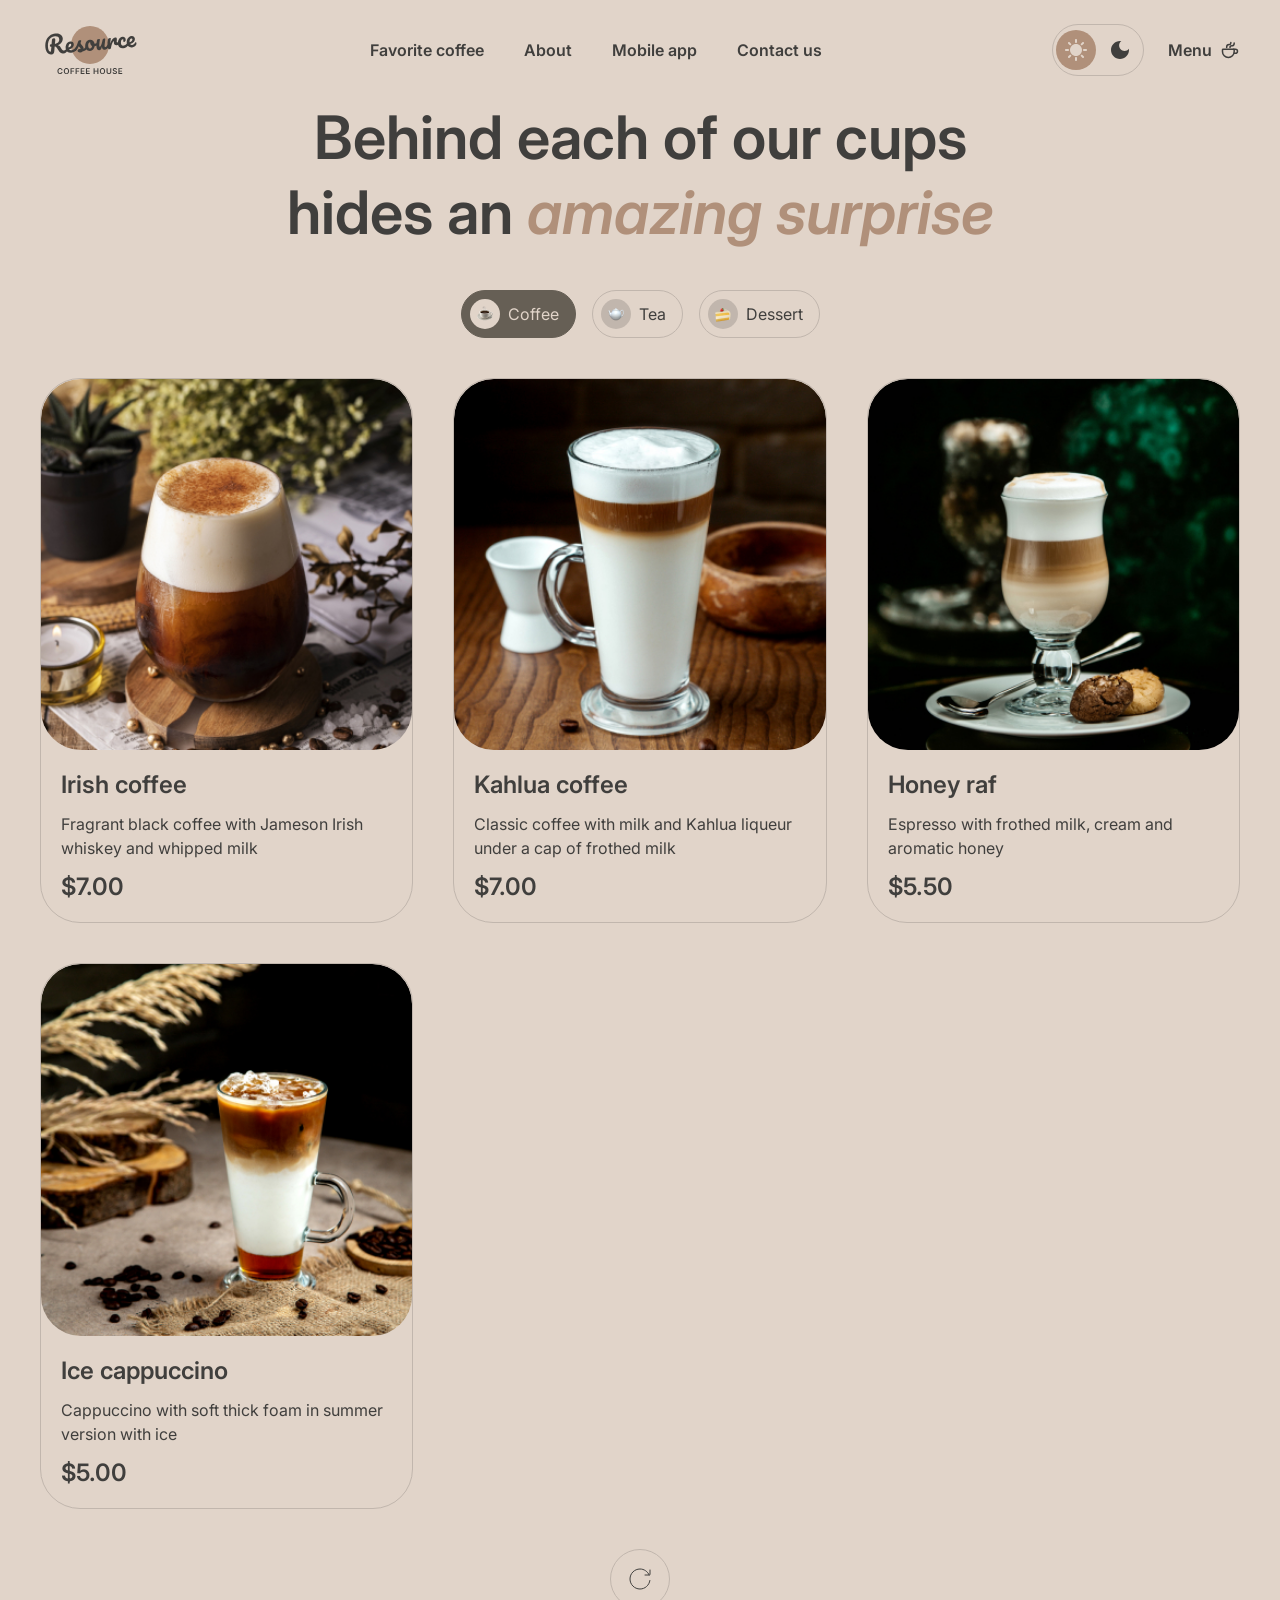
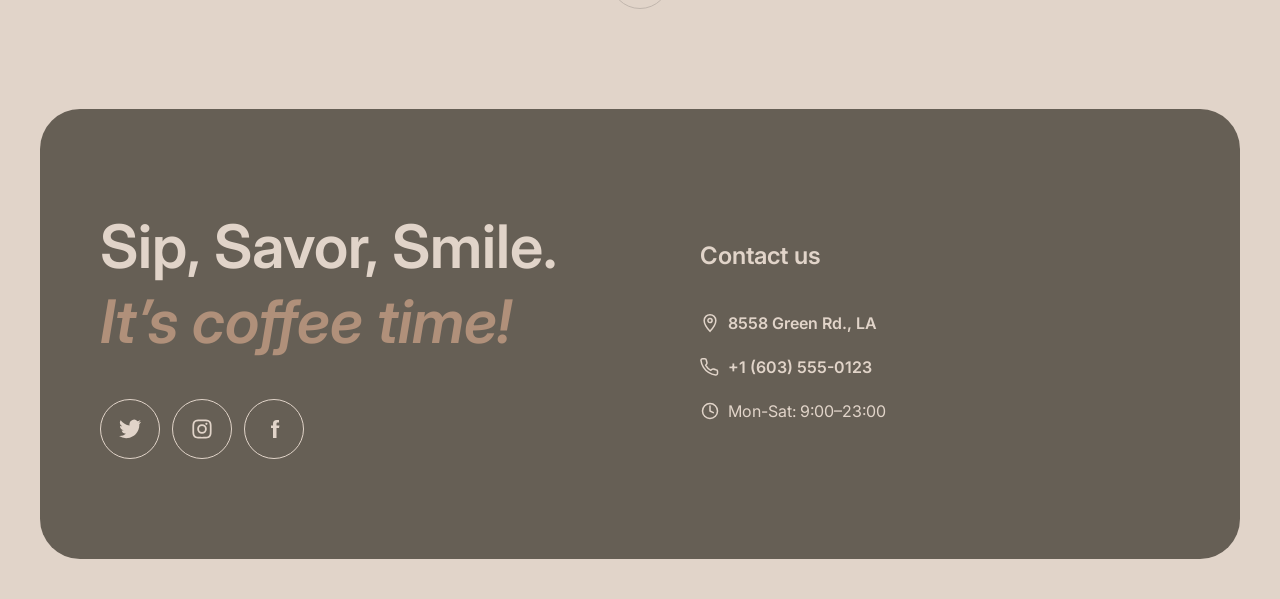
==== catalog-coffe.html @ b2ec907f "feat: implement mobile menu functionality with burger icon toggle and responsive styles across catal" ====
<!DOCTYPE html>
<html lang="en">
  <head>
    <meta charset="UTF-8">
    <meta name="viewport" content="width=device-width, initial-scale=1.0">
    <title>Coffee Menu | Resource Coffee</title>
    <link rel="icon" href="favicon.ico" type="image/x-icon">
    <link rel="preconnect" href="https://fonts.googleapis.com">
    <link rel="preconnect" href="https://fonts.gstatic.com" crossorigin>
    <link href="https://fonts.googleapis.com/css2?family=Inter:ital,wght@0,400;0,600;1,600&display=swap" rel="stylesheet">
    <link rel="stylesheet" href="styles/global.css">
    <link rel="stylesheet" href="styles/common.css">
    <link rel="stylesheet" href="styles/catalog-page.css">
    <script>
      (() => {
        const savedTheme = localStorage.getItem("theme");
        const theme =
          savedTheme ||
          (window.matchMedia("(prefers-color-scheme: dark)").matches
            ? "dark"
            : "light");

        document.documentElement.dataset.theme = theme;
      })();
    </script>
  </head>
  <body>
    <header class="header">
      <a class="header__logo" href="index.html" aria-label="Resource Coffee">
        <svg class="logo" width="100" height="60" aria-hidden="true" viewBox="0 0 100 60" fill="none" xmlns="http://www.w3.org/2000/svg">
        <path d="M69 25C69 35.4934 60.4934 44 50 44C39.5066 44 31 35.4934 31 25C31 14.5066 39.5066 6 50 6C60.4934 6 69 14.5066 69 25Z" fill="#B0907A"/>
        <path d="M95.6784 22.2913C95.8856 22.2732 96.0534 22.3548 96.1817 22.5364C96.326 22.7165 96.4127 22.9739 96.442 23.3086C96.4922 23.8824 96.4 24.3884 96.1652 24.8265C95.7789 25.5509 95.2359 26.1365 94.5362 26.5832C93.8524 27.0285 93.0084 27.295 92.0042 27.3829C90.4741 27.5168 89.2469 27.1664 88.3226 26.3318C87.3969 25.4812 86.8658 24.2749 86.7291 22.7129C86.6329 21.6131 86.7748 20.5727 87.1547 19.5919C87.5333 18.5951 88.1046 17.7822 88.8687 17.1532C89.6487 16.5229 90.5568 16.1623 91.5928 16.0717C92.5173 15.9908 93.2829 16.2049 93.8895 16.714C94.4948 17.2071 94.8386 17.9239 94.9209 18.8643C95.0171 19.9641 94.7016 20.9473 93.9743 21.814C93.2617 22.6633 91.9772 23.4021 90.1208 24.0303C90.5675 24.73 91.2451 25.0401 92.1537 24.9606C92.8072 24.9035 93.3279 24.7053 93.7158 24.3662C94.1197 24.0257 94.5692 23.4725 95.0643 22.7064C95.2346 22.4506 95.4393 22.3122 95.6784 22.2913ZM91.3914 18.4503C90.8016 18.5019 90.3295 18.8885 89.9751 19.6102C89.6365 20.3304 89.5098 21.1767 89.5949 22.149L89.5991 22.1968C90.5199 21.8914 91.2318 21.4918 91.7347 20.9981C92.2376 20.5044 92.4632 19.9626 92.4117 19.3729C92.3852 19.0701 92.2766 18.8386 92.0859 18.6786C91.9098 18.5013 91.6783 18.4252 91.3914 18.4503Z" fill="currentColor"/>
        <path d="M83.2976 28.1446C81.7356 28.2813 80.4779 27.9497 79.5245 27.1497C78.5857 26.3324 78.0529 25.1985 77.926 23.7481C77.813 22.457 77.969 21.303 78.394 20.2861C78.819 19.2692 79.4149 18.4622 80.1818 17.8651C80.9487 17.268 81.7784 16.9304 82.671 16.8523C83.5477 16.7756 84.2481 16.9793 84.7723 17.4635C85.311 17.9303 85.6159 18.5702 85.6871 19.383C85.7456 20.0525 85.6437 20.6316 85.3813 21.1203C85.1348 21.6076 84.7725 21.8722 84.2944 21.9141C83.9915 21.9406 83.7382 21.8904 83.5344 21.7637C83.3465 21.6356 83.2414 21.444 83.2191 21.189C83.2093 21.0774 83.2141 20.9485 83.2334 20.8023C83.2527 20.6561 83.2676 20.5504 83.278 20.4852C83.3367 20.2392 83.357 20.0125 83.3389 19.8053C83.3208 19.5981 83.2511 19.4436 83.1297 19.3418C83.0243 19.2386 82.876 19.1953 82.6847 19.2121C82.3181 19.2441 81.9901 19.4415 81.7006 19.8041C81.4097 20.1508 81.193 20.6114 81.0506 21.186C80.9081 21.7606 80.8661 22.3826 80.9247 23.0521C81.0865 24.901 81.9723 25.7551 83.5821 25.6142C84.2356 25.557 84.9181 25.2805 85.6296 24.7846C86.3556 24.2714 87.0469 23.5444 87.7034 22.6036C87.8752 22.3637 88.0806 22.2333 88.3197 22.2124C88.5269 22.1942 88.6946 22.2759 88.8229 22.4574C88.9672 22.6375 89.054 22.895 89.0832 23.2297C89.1362 23.8354 89.028 24.3427 88.7587 24.7518C88.0904 25.7418 87.2526 26.5378 86.2452 27.1399C85.2524 27.7247 84.2699 28.0596 83.2976 28.1446Z" fill="currentColor"/>
        <path d="M69.548 29.3476C68.9423 29.4006 68.4841 29.1195 68.1733 28.5042C67.8784 27.8876 67.6696 26.8779 67.5469 25.4753C67.3656 23.4032 67.4882 21.4089 67.9148 19.4924C68.0179 19.0177 68.2197 18.6627 68.5203 18.4276C68.8355 18.1752 69.288 18.0232 69.8778 17.9716C70.1965 17.9437 70.4232 17.964 70.5577 18.0326C70.6921 18.1011 70.7692 18.2469 70.7887 18.4701C70.811 18.7251 70.7416 19.3094 70.5806 20.2229C70.477 20.8744 70.3983 21.4434 70.3445 21.93C70.2907 22.4165 70.2626 23.0132 70.2602 23.7201C70.6663 22.3033 71.1584 21.136 71.7366 20.2181C72.3148 19.3002 72.8987 18.6308 73.4883 18.2098C74.0938 17.7874 74.6595 17.5532 75.1855 17.5072C76.2215 17.4166 76.7849 17.8893 76.8755 18.9253C76.8936 19.1325 76.8658 19.6409 76.7921 20.4504C76.7204 21.0991 76.6915 21.5032 76.7054 21.6626C76.7542 22.2204 76.9779 22.4819 77.3764 22.4471C77.8227 22.408 78.3658 22.0072 79.0057 21.2445C79.1948 21.0191 79.4009 20.8967 79.6241 20.8772C79.8313 20.8591 79.9991 20.9408 80.1274 21.1223C80.2702 21.2864 80.3549 21.5199 80.3814 21.8228C80.433 22.4125 80.314 22.8887 80.0245 23.2513C79.6187 23.7526 79.1275 24.1971 78.5511 24.5848C77.9893 24.9552 77.3736 25.1697 76.7042 25.2282C75.8594 25.3021 75.1951 25.1434 74.7111 24.7521C74.2431 24.3594 73.977 23.7965 73.9129 23.0633C73.892 22.8242 73.895 22.583 73.9219 22.3397C73.9258 22.0182 73.923 21.8016 73.9132 21.69C73.8909 21.435 73.7921 21.3151 73.6167 21.3305C73.3777 21.3514 73.0826 21.6503 72.7315 22.2271C72.395 22.7865 72.0738 23.5213 71.768 24.4314C71.4621 25.3415 71.2322 26.2932 71.0782 27.2864C70.9684 28.0509 70.8058 28.5791 70.5904 28.8709C70.3896 29.1455 70.0421 29.3044 69.548 29.3476Z" fill="currentColor"/>
        <path d="M59.2452 30.2488C58.5279 30.3116 57.9096 30.0364 57.3902 29.4233C56.8853 28.7929 56.5897 27.9836 56.5032 26.9954C56.3986 25.8 56.3828 24.7012 56.4557 23.699C56.5273 22.6809 56.6975 21.5979 56.9665 20.4501C57.0841 19.958 57.2772 19.5958 57.546 19.3635C57.8148 19.1312 58.26 18.9878 58.8816 18.9334C59.2323 18.9028 59.4762 18.9376 59.6135 19.038C59.7667 19.1371 59.8531 19.2981 59.8726 19.5213C59.8838 19.6488 59.8337 20.0868 59.7226 20.8354C59.6148 21.4391 59.534 21.9842 59.4802 22.4707C59.3078 24.1722 59.246 25.3019 59.2948 25.8598C59.3241 26.1945 59.3849 26.4301 59.4771 26.5666C59.568 26.6871 59.7011 26.7397 59.8764 26.7244C60.1155 26.7035 60.3895 26.4386 60.6983 25.9297C61.023 25.4195 61.3421 24.6608 61.6555 23.6536C61.9849 22.6451 62.2788 21.4148 62.5372 19.9627C62.6229 19.4734 62.7842 19.114 63.0211 18.8845C63.2739 18.6535 63.6633 18.5151 64.1893 18.4691C64.5559 18.437 64.8151 18.4625 64.967 18.5456C65.1174 18.6127 65.203 18.7658 65.224 19.0049C65.2588 19.4034 65.1551 20.5127 64.9128 22.3327C64.645 24.412 64.532 25.6907 64.5739 26.1688C64.6004 26.4717 64.685 26.7052 64.8279 26.8694C64.9693 27.0176 65.1437 27.0827 65.3509 27.0645C65.6697 27.0366 66.0275 26.8126 66.4244 26.3924C66.8358 25.9549 67.3698 25.2657 68.0263 24.3249C68.198 24.0851 68.4035 23.9547 68.6425 23.9337C68.8498 23.9156 69.0175 23.9973 69.1458 24.1788C69.2901 24.3589 69.3768 24.6163 69.4061 24.9511C69.4619 25.5886 69.3537 26.096 69.0815 26.4731C68.4701 27.3779 67.7896 28.1361 67.04 28.7477C66.3064 29.358 65.4375 29.707 64.4334 29.7949C63.6683 29.8618 63.0766 29.6165 62.6585 29.0588C62.2562 28.4997 62.0084 27.6862 61.9149 26.6183C61.7388 27.7259 61.4055 28.5982 60.9152 29.2354C60.4235 29.8566 59.8668 30.1944 59.2452 30.2488Z" fill="currentColor"/>
        <path d="M57.5606 22.8796C57.7678 22.8614 57.9362 22.9511 58.0659 23.1485C58.1956 23.346 58.2744 23.6041 58.3023 23.9229C58.3692 24.688 58.1779 25.1625 57.7282 25.3463C56.8011 25.7647 55.7659 26.048 54.6225 26.1963C54.4367 27.5616 53.9332 28.6898 53.1117 29.5808C52.2888 30.4559 51.3115 30.9429 50.1799 31.0419C49.2235 31.1256 48.3824 30.9663 47.6566 30.564C46.9467 30.1603 46.383 29.5913 45.9654 28.8569C45.5478 28.1225 45.3 27.309 45.2219 26.4164C45.1159 25.205 45.2529 24.1089 45.6328 23.1281C46.0114 22.1313 46.5841 21.3343 47.351 20.7372C48.1165 20.1242 48.9933 19.7744 49.9816 19.688C51.1929 19.582 52.2022 19.9193 53.0093 20.6999C53.8309 21.4632 54.3592 22.453 54.5941 23.6691C55.339 23.5558 56.2177 23.3183 57.23 22.9567C57.3547 22.9136 57.4649 22.8879 57.5606 22.8796ZM50.1494 28.4908C50.6595 28.4462 51.0797 28.2007 51.41 27.7542C51.7563 27.3063 51.959 26.6863 52.0182 25.8941C51.4948 25.6026 51.0739 25.1977 50.7555 24.6795C50.4531 24.1599 50.2754 23.5972 50.2224 22.9916C50.2001 22.7365 50.2017 22.4794 50.2272 22.2202L50.1076 22.2307C49.4701 22.2864 48.9633 22.644 48.5873 23.3032C48.2259 23.9452 48.094 24.824 48.1916 25.9398C48.2683 26.8164 48.4942 27.4712 48.8694 27.9042C49.2605 28.3357 49.6872 28.5313 50.1494 28.4908Z" fill="currentColor"/>
        <path d="M40.3093 32.4354C39.4805 32.508 38.8262 32.3725 38.3464 32.029C37.8826 31.6841 37.6298 31.2726 37.5879 30.7944C37.5517 30.38 37.6717 30.0081 37.9481 29.6787C38.2244 29.3494 38.6575 29.1589 39.2472 29.1073C39.4544 29.0892 39.6956 29.0922 39.9708 29.1163C40.2604 29.1231 40.4777 29.1282 40.6226 29.1316C40.5704 28.7185 40.4406 28.3364 40.2332 27.9851C40.0417 27.6325 39.8038 27.3 39.5195 26.9876C39.2338 26.6592 38.9682 26.3773 38.7228 26.1418C38.3109 27.1254 37.8851 27.9497 37.4454 28.6145C37.0216 29.278 36.5472 29.9137 36.0222 30.5218C35.7604 30.8338 35.4701 31.0038 35.1513 31.0316C34.8963 31.054 34.6814 30.9844 34.5067 30.823C34.3306 30.6457 34.2307 30.4216 34.207 30.1506C34.1791 29.8318 34.2648 29.5272 34.4643 29.2367L34.7416 28.827C35.5235 27.6664 36.1068 26.7159 36.4918 25.9756C36.7223 25.4896 36.9874 24.8481 37.2871 24.0509C37.5853 23.2379 37.8735 22.4016 38.1517 21.542C38.3932 20.8142 38.9921 20.4085 39.9484 20.3248C40.3947 20.2858 40.709 20.2984 40.8913 20.3628C41.0736 20.4271 41.1725 20.547 41.1878 20.7223C41.1962 20.8179 41.1775 20.9722 41.1319 21.1849C41.0863 21.3977 41.0167 21.6126 40.9233 21.8296C40.6866 22.4285 40.5857 22.9272 40.6205 23.3257C40.6415 23.5647 40.7442 23.8208 40.9286 24.0937C41.1291 24.3653 41.4235 24.7009 41.8118 25.1006C42.3804 25.7254 42.8131 26.2657 43.11 26.7216C43.4214 27.1601 43.6015 27.6583 43.6503 28.2162C43.6642 28.3756 43.6678 28.6001 43.6611 28.8898C44.4156 28.5187 45.2617 27.6335 46.1993 26.2345C46.371 25.9946 46.5765 25.8642 46.8155 25.8433C47.0227 25.8252 47.1905 25.9069 47.3188 26.0884C47.4631 26.2685 47.5498 26.5259 47.5791 26.8606C47.6321 27.4663 47.5239 27.9737 47.2545 28.3827C46.544 29.4407 45.8382 30.185 45.1371 30.6158C44.4505 31.0292 43.5747 31.2985 42.5095 31.4238C41.9194 32.0215 41.186 32.3587 40.3093 32.4354Z" fill="currentColor"/>
        <path d="M36.6171 26.7357C36.8243 26.7175 36.9921 26.7992 37.1204 26.9807C37.2646 27.1608 37.3514 27.4183 37.3807 27.753C37.4365 28.3905 37.3283 28.8979 37.0561 29.2751C36.5291 30.0439 35.7502 30.7786 34.7193 31.4791C33.7044 32.1782 32.5833 32.5815 31.3559 32.6888C29.6823 32.8353 28.3436 32.4947 27.3396 31.667C26.3356 30.8394 25.7646 29.6365 25.6266 28.0586C25.5304 26.9588 25.6722 25.9185 26.0522 24.9376C26.4308 23.9408 27.0021 23.1279 27.7662 22.4989C28.5462 21.8686 29.4542 21.508 30.4903 21.4174C31.4147 21.3365 32.1803 21.5506 32.787 22.0597C33.3923 22.5528 33.7361 23.2696 33.8183 24.21C33.9145 25.3098 33.599 26.293 32.8718 27.1597C32.1591 28.009 30.8826 28.7471 29.0422 29.3739C29.5048 30.0722 30.294 30.3726 31.4098 30.275C32.127 30.2122 32.9183 29.894 33.7836 29.3204C34.6634 28.7295 35.4025 27.9983 36.0009 27.1269C36.1726 26.887 36.378 26.7566 36.6171 26.7357ZM30.2888 23.796C29.6991 23.8476 29.227 24.2342 28.8725 24.9559C28.534 25.6761 28.4073 26.5224 28.4923 27.4947L28.4965 27.5425C29.4174 27.2371 30.1293 26.8375 30.6322 26.3438C31.1351 25.8501 31.3607 25.3083 31.3091 24.7186C31.2826 24.4158 31.174 24.1843 30.9834 24.0243C30.8072 23.847 30.5757 23.7709 30.2888 23.796Z" fill="currentColor"/>
        <path d="M27.6906 27.5167C27.8978 27.4986 28.0656 27.5803 28.1939 27.7618C28.3382 27.9419 28.4249 28.1993 28.4542 28.5341C28.5086 29.1557 28.4004 29.6631 28.1296 30.0561C27.4454 31.0476 26.7351 31.8324 25.9987 32.4108C25.261 32.9733 24.3581 33.3012 23.2902 33.3946C22.2541 33.4853 21.3451 33.2837 20.5631 32.79C19.797 32.2949 19.028 31.3985 18.256 30.1009C17.6351 29.063 17.151 28.3023 16.8035 27.8188C16.4547 27.3193 16.119 26.9712 15.7967 26.7745C15.4903 26.5765 15.1198 26.4724 14.6852 26.4622C14.6508 26.8025 14.5595 27.8705 14.4114 29.6663C14.3537 30.4744 14.3165 30.9675 14.3 31.1456C14.2256 32.1319 13.9724 32.9089 13.5402 33.4767C13.1067 34.0286 12.4038 34.3471 11.4315 34.4321C10.3636 34.5256 9.38799 34.2977 8.50477 33.7486C7.63609 33.1822 6.9298 32.3606 6.38589 31.2839C5.84059 30.1913 5.50518 28.9277 5.37968 27.4932C5.1454 24.8154 5.40544 22.4638 6.15978 20.4383C6.93006 18.4115 8.10738 16.8148 9.69174 15.6483C11.2906 14.4644 13.1899 13.7763 15.3895 13.5838C16.9196 13.45 18.223 13.5688 19.2994 13.9404C20.3759 14.312 21.1968 14.8826 21.762 15.6523C22.3432 16.4206 22.6784 17.3148 22.7676 18.3349C22.8457 19.2275 22.7073 20.1229 22.3522 21.0213C22.0117 21.9023 21.4476 22.7066 20.66 23.434C19.8724 24.1614 18.8869 24.7375 17.7034 25.1622C18.4866 25.3025 19.1057 25.5856 19.5605 26.0116C20.0154 26.4376 20.4891 27.0787 20.9816 27.9351C21.5115 28.8524 22.0112 29.5153 22.4806 29.924C22.966 30.3312 23.4955 30.5098 24.0693 30.4596C24.5794 30.4149 25.0509 30.205 25.4838 29.8299C25.9154 29.4388 26.4456 28.7981 27.0744 27.9079C27.2461 27.6681 27.4515 27.5377 27.6906 27.5167ZM11.3837 26.727C10.8418 26.7744 10.4561 26.6797 10.2266 26.4428C10.013 26.2045 9.89225 25.9259 9.86436 25.6071C9.8309 25.2246 9.92394 24.9113 10.1435 24.6672C10.379 24.4218 10.6562 24.2851 10.9749 24.2572L11.5727 24.2049C11.691 22.6206 11.8123 21.2528 11.9364 20.1016C12.053 19.0474 12.6771 18.4708 13.8088 18.3718C14.7173 18.2923 15.2071 18.659 15.2782 19.4719C15.2936 19.6473 15.2975 19.7835 15.2899 19.8805L14.9199 23.9121C15.7764 23.789 16.5393 23.5134 17.2085 23.0855C17.8937 22.6561 18.4149 22.0966 18.7722 21.4068C19.1454 20.7156 19.2957 19.9556 19.2232 19.1268C19.1353 18.1226 18.7236 17.3636 17.988 16.8498C17.2524 16.3359 16.2232 16.1369 14.9002 16.2526C13.3382 16.3893 12.0016 16.8997 10.8904 17.7839C9.79381 18.6508 8.98568 19.8779 8.46605 21.4653C7.94503 23.0366 7.78003 24.9142 7.97108 27.0978C8.06033 28.1179 8.24063 28.9855 8.51198 29.7006C8.78334 30.4157 9.08648 30.9432 9.42139 31.2834C9.75631 31.6235 10.0592 31.7817 10.3302 31.7579C10.5374 31.7398 10.6957 31.6216 10.8051 31.4032C10.9304 31.1834 11.0127 30.839 11.052 30.3698L11.3837 26.727Z" fill="currentColor"/>
        <path d="M78.4033 54.0001V48.1819H82.1874V49.0654H79.4573V50.645H81.9914V51.5285H79.4573V53.1165H82.2101V54.0001H78.4033Z" fill="currentColor"/>
        <path d="M75.9698 49.7813C75.9433 49.5332 75.8316 49.34 75.6346 49.2017C75.4395 49.0635 75.1857 48.9943 74.8732 48.9943C74.6535 48.9943 74.4651 49.0275 74.3079 49.0938C74.1507 49.1601 74.0304 49.25 73.9471 49.3637C73.8638 49.4773 73.8211 49.607 73.8192 49.7529C73.8192 49.8741 73.8467 49.9792 73.9016 50.0682C73.9585 50.1572 74.0352 50.233 74.1317 50.2955C74.2283 50.3561 74.3353 50.4072 74.4528 50.4489C74.5702 50.4906 74.6886 50.5256 74.8079 50.554L75.3533 50.6904C75.573 50.7415 75.7842 50.8106 75.9869 50.8977C76.1914 50.9849 76.3742 51.0947 76.5352 51.2273C76.698 51.3599 76.8268 51.5199 76.9215 51.7074C77.0162 51.8949 77.0636 52.1146 77.0636 52.3665C77.0636 52.7074 76.9764 53.0076 76.8022 53.2671C76.628 53.5246 76.3761 53.7263 76.0465 53.8722C75.7189 54.0161 75.3221 54.0881 74.8562 54.0881C74.4035 54.0881 74.0105 54.018 73.6772 53.8779C73.3458 53.7377 73.0863 53.5332 72.8988 53.2642C72.7132 52.9953 72.6128 52.6676 72.5977 52.2813H73.6346C73.6497 52.4839 73.7122 52.6525 73.8221 52.787C73.9319 52.9214 74.0749 53.0218 74.2511 53.0881C74.4291 53.1544 74.628 53.1875 74.8477 53.1875C75.0768 53.1875 75.2776 53.1534 75.4499 53.0852C75.6242 53.0152 75.7605 52.9186 75.859 52.7955C75.9575 52.6705 76.0077 52.5246 76.0096 52.358C76.0077 52.2065 75.9632 52.0815 75.8761 51.983C75.7889 51.8826 75.6668 51.7993 75.5096 51.733C75.3543 51.6648 75.1725 51.6042 74.9641 51.5512L74.3022 51.3807C73.823 51.2576 73.4442 51.071 73.1658 50.821C72.8893 50.5692 72.7511 50.2349 72.7511 49.8182C72.7511 49.4754 72.8439 49.1752 73.0295 48.9176C73.217 48.6601 73.4717 48.4602 73.7937 48.3182C74.1156 48.1743 74.4802 48.1023 74.8874 48.1023C75.3003 48.1023 75.6621 48.1743 75.9727 48.3182C76.2852 48.4602 76.5304 48.6582 76.7085 48.912C76.8865 49.1638 76.9783 49.4536 76.984 49.7813H75.9698Z" fill="currentColor"/>
        <path d="M70.2086 48.1819H71.2626V51.983C71.2626 52.3997 71.1641 52.7662 70.9672 53.0825C70.7721 53.3987 70.4975 53.6459 70.1433 53.8239C69.7891 54.0001 69.3753 54.0881 68.9018 54.0881C68.4264 54.0881 68.0117 54.0001 67.6575 53.8239C67.3033 53.6459 67.0287 53.3987 66.8336 53.0825C66.6386 52.7662 66.541 52.3997 66.541 51.983V48.1819H67.595V51.895C67.595 52.1374 67.648 52.3533 67.7541 52.5427C67.862 52.7321 68.0136 52.8807 68.2086 52.9887C68.4037 53.0948 68.6348 53.1478 68.9018 53.1478C69.1689 53.1478 69.3999 53.0948 69.595 52.9887C69.792 52.8807 69.9435 52.7321 70.0495 52.5427C70.1556 52.3533 70.2086 52.1374 70.2086 51.895V48.1819Z" fill="currentColor"/>
        <path d="M65.1444 51.0909C65.1444 51.7178 65.027 52.2548 64.7922 52.7017C64.5592 53.1468 64.241 53.4877 63.8376 53.7245C63.4361 53.9612 62.9806 54.0796 62.4711 54.0796C61.9617 54.0796 61.5052 53.9612 61.1018 53.7245C60.7003 53.4858 60.3821 53.144 60.1473 52.6989C59.9143 52.2519 59.7979 51.7159 59.7979 51.0909C59.7979 50.464 59.9143 49.9281 60.1473 49.483C60.3821 49.036 60.7003 48.6942 61.1018 48.4574C61.5052 48.2207 61.9617 48.1023 62.4711 48.1023C62.9806 48.1023 63.4361 48.2207 63.8376 48.4574C64.241 48.6942 64.5592 49.036 64.7922 49.483C65.027 49.9281 65.1444 50.464 65.1444 51.0909ZM64.0848 51.0909C64.0848 50.6496 64.0157 50.2775 63.8774 49.9745C63.741 49.6695 63.5516 49.4394 63.3092 49.2841C63.0668 49.1269 62.7874 49.0483 62.4711 49.0483C62.1549 49.0483 61.8755 49.1269 61.6331 49.2841C61.3907 49.4394 61.2003 49.6695 61.0621 49.9745C60.9257 50.2775 60.8575 50.6496 60.8575 51.0909C60.8575 51.5322 60.9257 51.9053 61.0621 52.2102C61.2003 52.5133 61.3907 52.7434 61.6331 52.9006C61.8755 53.0559 62.1549 53.1335 62.4711 53.1335C62.7874 53.1335 63.0668 53.0559 63.3092 52.9006C63.5516 52.7434 63.741 52.5133 63.8774 52.2102C64.0157 51.9053 64.0848 51.5322 64.0848 51.0909Z" fill="currentColor"/>
        <path d="M53.5918 54.0001V48.1819H54.6458V50.645H57.3418V48.1819H58.3986V54.0001H57.3418V51.5285H54.6458V54.0001H53.5918Z" fill="currentColor"/>
        <path d="M45.9482 54.0001V48.1819H49.7323V49.0654H47.0022V50.645H49.5363V51.5285H47.0022V53.1165H49.7551V54.0001H45.9482Z" fill="currentColor"/>
        <path d="M40.6895 54.0001V48.1819H44.4735V49.0654H41.7434V50.645H44.2775V51.5285H41.7434V53.1165H44.4963V54.0001H40.6895Z" fill="currentColor"/>
        <path d="M35.6016 54.0001V48.1819H39.3288V49.0654H36.6555V50.645H39.0732V51.5285H36.6555V54.0001H35.6016Z" fill="currentColor"/>
        <path d="M30.5137 54.0001V48.1819H34.2409V49.0654H31.5676V50.645H33.9853V51.5285H31.5676V54.0001H30.5137Z" fill="currentColor"/>
        <path d="M29.1181 51.0909C29.1181 51.7178 29.0007 52.2548 28.7658 52.7017C28.5328 53.1468 28.2147 53.4877 27.8113 53.7245C27.4097 53.9612 26.9542 54.0796 26.4448 54.0796C25.9353 54.0796 25.4789 53.9612 25.0755 53.7245C24.6739 53.4858 24.3558 53.144 24.1209 52.6989C23.888 52.2519 23.7715 51.7159 23.7715 51.0909C23.7715 50.464 23.888 49.9281 24.1209 49.483C24.3558 49.036 24.6739 48.6942 25.0755 48.4574C25.4789 48.2207 25.9353 48.1023 26.4448 48.1023C26.9542 48.1023 27.4097 48.2207 27.8113 48.4574C28.2147 48.6942 28.5328 49.036 28.7658 49.483C29.0007 49.9281 29.1181 50.464 29.1181 51.0909ZM28.0584 51.0909C28.0584 50.6496 27.9893 50.2775 27.851 49.9745C27.7147 49.6695 27.5253 49.4394 27.2828 49.2841C27.0404 49.1269 26.7611 49.0483 26.4448 49.0483C26.1285 49.0483 25.8491 49.1269 25.6067 49.2841C25.3643 49.4394 25.1739 49.6695 25.0357 49.9745C24.8993 50.2775 24.8311 50.6496 24.8311 51.0909C24.8311 51.5322 24.8993 51.9053 25.0357 52.2102C25.1739 52.5133 25.3643 52.7434 25.6067 52.9006C25.8491 53.0559 26.1285 53.1335 26.4448 53.1335C26.7611 53.1335 27.0404 53.0559 27.2828 52.9006C27.5253 52.7434 27.7147 52.5133 27.851 52.2102C27.9893 51.9053 28.0584 51.5322 28.0584 51.0909Z" fill="currentColor"/>
        <path d="M22.5536 50.1449H21.4911C21.4608 49.9707 21.4049 49.8163 21.3235 49.6818C21.2421 49.5455 21.1407 49.4299 21.0195 49.3352C20.8983 49.2406 20.7601 49.1695 20.6048 49.1222C20.4513 49.0729 20.2856 49.0483 20.1076 49.0483C19.7913 49.0483 19.511 49.1279 19.2667 49.287C19.0224 49.4442 18.8311 49.6752 18.6928 49.9801C18.5546 50.2832 18.4854 50.6534 18.4854 51.0909C18.4854 51.536 18.5546 51.911 18.6928 52.2159C18.833 52.519 19.0243 52.7481 19.2667 52.9034C19.511 53.0568 19.7904 53.1335 20.1048 53.1335C20.279 53.1335 20.4419 53.1108 20.5934 53.0654C20.7468 53.018 20.8841 52.9489 21.0053 52.858C21.1284 52.7671 21.2317 52.6553 21.315 52.5227C21.4002 52.3902 21.4589 52.2387 21.4911 52.0682L22.5536 52.0739C22.5138 52.3504 22.4277 52.6099 22.2951 52.8523C22.1644 53.0947 21.993 53.3087 21.7809 53.4943C21.5688 53.6781 21.3207 53.822 21.0366 53.9262C20.7525 54.0284 20.4371 54.0796 20.0906 54.0796C19.5792 54.0796 19.1228 53.9612 18.7212 53.7245C18.3197 53.4877 18.0034 53.1459 17.7724 52.6989C17.5413 52.2519 17.4258 51.7159 17.4258 51.0909C17.4258 50.464 17.5423 49.9281 17.7752 49.483C18.0082 49.036 18.3254 48.6942 18.7269 48.4574C19.1284 48.2207 19.583 48.1023 20.0906 48.1023C20.4144 48.1023 20.7156 48.1477 20.994 48.2387C21.2724 48.3296 21.5205 48.4631 21.7383 48.6392C21.9561 48.8135 22.1351 49.0275 22.2752 49.2813C22.4173 49.5332 22.5101 49.821 22.5536 50.1449Z" fill="currentColor"/>
        </svg>
      </a>
      <nav class="header__nav" aria-label="Main">
        <ul class="header__nav-list">
          <li><a class="link" href="index.html#favorite">Favorite coffee</a></li>
          <li><a class="link" href="index.html#about">About</a></li>
          <li><a class="link" href="index.html#mobile-app">Mobile app</a></li>
          <li><a class="link" href="#contacts">Contact us</a></li>
        </ul>
      </nav>
      <div class="header__actions">
        <div class="theme-switch" role="group" aria-label="Theme">
          <button class="theme-switch__option" type="button" data-theme-set="light" aria-pressed="true" aria-label="Light theme">
            <svg class="theme-switch__icon theme-switch__icon--sun" width="22" height="22" aria-hidden="true" viewBox="0 0 22 22" fill="none" xmlns="http://www.w3.org/2000/svg">
              <path d="M10 3V1C10 0.45 10.45 0 11 0C11.55 0 12 0.45 12 1V3C12 3.55 11.55 4 11 4C10.45 4 10 3.55 10 3ZM17.36 6.05L18.77 4.63C19.16 4.24 19.16 3.61 18.77 3.22C18.38 2.83 17.75 2.83 17.36 3.22L15.95 4.64C15.56 5.03 15.56 5.66 15.95 6.05C16.34 6.44 16.97 6.44 17.36 6.05ZM21 10H19C18.45 10 18 10.45 18 11C18 11.55 18.45 12 19 12H21C21.55 12 22 11.55 22 11C22 10.45 21.55 10 21 10ZM11 18C10.45 18 10 18.45 10 19V21C10 21.55 10.45 22 11 22C11.55 22 12 21.55 12 21V19C12 18.45 11.55 18 11 18ZM4.64 6.05L3.22 4.64C2.83 4.25 2.83 3.61 3.22 3.23C3.61 2.85 4.25 2.84 4.63 3.23L6.04 4.64C6.43 5.03 6.43 5.67 6.04 6.05C5.65 6.43 5.02 6.44 4.64 6.05ZM15.95 15.95C15.56 16.34 15.56 16.98 15.95 17.36L17.36 18.77C17.75 19.16 18.39 19.16 18.77 18.77C19.16 18.38 19.16 17.74 18.77 17.36L17.36 15.95C16.98 15.56 16.34 15.56 15.95 15.95ZM1 12H3C3.55 12 4 11.55 4 11C4 10.45 3.55 10 3 10H1C0.45 10 0 10.45 0 11C0 11.55 0.45 12 1 12ZM4.64 18.78L6.05 17.37C6.44 16.98 6.44 16.34 6.05 15.96C5.66 15.58 5.02 15.57 4.64 15.96L3.23 17.37C2.84 17.76 2.84 18.4 3.23 18.78C3.61 19.17 4.25 19.17 4.64 18.78ZM11 5C7.69 5 5 7.69 5 11C5 14.31 7.69 17 11 17C14.31 17 17 14.31 17 11C17 7.69 14.31 5 11 5Z" fill="currentColor"/>
            </svg>
          </button>
          <button class="theme-switch__option" type="button" data-theme-set="dark" aria-pressed="false" aria-label="Dark theme">
            <svg class="theme-switch__icon theme-switch__icon--moon" width="18" height="18" aria-hidden="true" viewBox="0 0 18 18" fill="none" xmlns="http://www.w3.org/2000/svg">
              <path d="M9 0C4.03 0 0 4.03 0 9C0 13.97 4.03 18 9 18C13.97 18 18 13.97 18 9C18 8.54 17.96 8.08 17.9 7.64C16.92 9.01 15.32 9.9 13.5 9.9C10.52 9.9 8.1 7.48 8.1 4.5C8.1 2.69 8.99 1.08 10.36 0.0999999C9.92 0.0399999 9.46 0 9 0Z" fill="currentColor"/>
            </svg>
          </button>
        </div>
        <nav class="header__catalog-nav" aria-label="Catalog">
          <a class="link header__menu" href="catalog-coffe.html">
            Menu
            <svg class="header__menu-icon" width="20" height="20" aria-hidden="true" viewBox="0 0 20 20" fill="none" xmlns="http://www.w3.org/2000/svg">
              <path d="M14.167 9.76667V11.6667C14.167 14.8883 11.5553 17.5 8.33366 17.5C5.112 17.5 2.50033 14.8883 2.50033 11.6667V9.76667C2.50033 9.4353 2.76896 9.16667 3.10033 9.16667H13.567C13.8984 9.16667 14.167 9.4353 14.167 9.76667Z" stroke="currentColor" stroke-width="1.5" stroke-linecap="round" stroke-linejoin="round"/>
              <path d="M10.0003 7.50008C10.0003 6.66675 10.5956 5.83341 11.786 5.83341C13.101 5.83341 14.167 4.76743 14.167 3.45246V2.91675" stroke="currentColor" stroke-width="1.5" stroke-linecap="round" stroke-linejoin="round"/>
              <path d="M6.66634 7.5V7.08333C6.66634 5.70262 7.78563 4.58333 9.16634 4.58333C10.0868 4.58333 10.833 3.83714 10.833 2.91667V2.5" stroke="currentColor" stroke-width="1.5" stroke-linecap="round" stroke-linejoin="round"/>
              <path d="M13.333 9.16675H15.4163C16.5669 9.16675 17.4997 10.0995 17.4997 11.2501C17.4997 12.4007 16.5669 13.3334 15.4163 13.3334H14.1663" stroke="currentColor" stroke-width="1.5" stroke-linecap="round" stroke-linejoin="round"/>
            </svg>
          </a>
        </nav>
        <button
          class="header__burger"
          type="button"
          data-burger
          aria-expanded="false"
          aria-controls="mobile-menu"
          aria-label="Open menu"
        >
          <svg class="header__burger-icon header__burger-icon--burger" width="44" height="44" aria-hidden="true" viewBox="0 0 44 44" fill="none" xmlns="http://www.w3.org/2000/svg">
            <rect x="0.5" y="0.5" width="43" height="43" rx="21.5" stroke="var(--border-inverse)"/>
            <path d="M14 18H30" stroke="currentColor" stroke-width="1.5" stroke-linecap="round" stroke-linejoin="round"/>
            <path d="M14 26H30" stroke="currentColor" stroke-width="1.5" stroke-linecap="round" stroke-linejoin="round"/>
          </svg>
          <svg class="header__burger-icon header__burger-icon--close" width="44" height="44" aria-hidden="true" viewBox="0 0 44 44" fill="none" xmlns="http://www.w3.org/2000/svg">
            <rect x="0.5" y="0.5" width="43" height="43" rx="21.5" stroke="var(--border-inverse)"/>
            <path d="M28 16 16 28" stroke="currentColor" stroke-width="1.5" stroke-linecap="round" stroke-linejoin="round"/>
            <path d="M16 16 28 28" stroke="currentColor" stroke-width="1.5" stroke-linecap="round" stroke-linejoin="round"/>
          </svg>
        </button>
      </div>
    </header>

    <nav class="mobile-menu" id="mobile-menu" data-mobile-menu aria-hidden="true" aria-label="Mobile">
      <ul class="mobile-menu__list">
        <li><a class="burger-link" href="index.html#favorite">Favorite coffee</a></li>
        <li><a class="burger-link" href="index.html#about">About</a></li>
        <li><a class="burger-link" href="index.html#mobile-app">Mobile app</a></li>
        <li><a class="burger-link" href="#contacts">Contact us</a></li>
        <li>
          <a class="burger-link mobile-menu__catalog" href="catalog-coffe.html">
            Menu
            <svg class="mobile-menu__catalog-icon" width="40" height="40" aria-hidden="true" viewBox="0 0 20 20" fill="none" xmlns="http://www.w3.org/2000/svg">
              <path d="M14.167 9.76667V11.6667C14.167 14.8883 11.5553 17.5 8.33366 17.5C5.112 17.5 2.50033 14.8883 2.50033 11.6667V9.76667C2.50033 9.4353 2.76896 9.16667 3.10033 9.16667H13.567C13.8984 9.16667 14.167 9.4353 14.167 9.76667Z" stroke="currentColor" stroke-width="1.5" stroke-linecap="round" stroke-linejoin="round"/>
              <path d="M10.0003 7.50008C10.0003 6.66675 10.5956 5.83341 11.786 5.83341C13.101 5.83341 14.167 4.76743 14.167 3.45246V2.91675" stroke="currentColor" stroke-width="1.5" stroke-linecap="round" stroke-linejoin="round"/>
              <path d="M6.66634 7.5V7.08333C6.66634 5.70262 7.78563 4.58333 9.16634 4.58333C10.0868 4.58333 10.833 3.83714 10.833 2.91667V2.5" stroke="currentColor" stroke-width="1.5" stroke-linecap="round" stroke-linejoin="round"/>
              <path d="M13.333 9.16675H15.4163C16.5669 9.16675 17.4997 10.0995 17.4997 11.2501C17.4997 12.4007 16.5669 13.3334 15.4163 13.3334H14.1663" stroke="currentColor" stroke-width="1.5" stroke-linecap="round" stroke-linejoin="round"/>
            </svg>
          </a>
        </li>
      </ul>
    </nav>

    <main class="main">
      <section class="catalog" data-catalog data-category="coffee" aria-labelledby="catalog-title">
        <h1 class="heading-2 catalog__title" id="catalog-title">
          Behind each of our cups hides an <span class="heading-2--accent">amazing surprise</span>
        </h1>

        <nav class="catalog__tabs" aria-label="Menu categories">
          <a class="catalog__tab is-active" href="catalog-coffe.html" aria-current="page">
            <span class="catalog__tab-icon" aria-hidden="true">
              <img src="images/categories/cat-coffe.png" alt="" width="16" height="16">
            </span>
            <span>Coffee</span>
          </a>
          <a class="catalog__tab" href="catalog-tea.html">
            <span class="catalog__tab-icon" aria-hidden="true">
              <img src="images/categories/cat-tea.png" alt="" width="16" height="16">
            </span>
            <span>Tea</span>
          </a>
          <a class="catalog__tab" href="catalog-dessert.html">
            <span class="catalog__tab-icon" aria-hidden="true">
              <img src="images/categories/cat-dessert.png" alt="" width="16" height="16">
            </span>
            <span>Dessert</span>
          </a>
        </nav>

        <ul class="catalog__list" data-catalog-list></ul>
        <div class="catalog__loader" data-catalog-loader aria-hidden="true" aria-label="Loading">
          <svg class="catalog__loader-icon" width="24" height="24" viewBox="0 0 24 24" fill="none" xmlns="http://www.w3.org/2000/svg" aria-hidden="true">
            <path d="M21.8883 13.5C21.1645 18.3113 17.013 22 12 22C6.47715 22 2 17.5228 2 12C2 6.47715 6.47715 2 12 2C16.1006 2 19.6248 4.46819 21.1679 8" stroke="currentColor" stroke-linecap="round" stroke-linejoin="round"/>
            <path d="M17 8H21.4C21.7314 8 22 7.73137 22 7.4V3" stroke="currentColor" stroke-linecap="round" stroke-linejoin="round"/>
          </svg>
        </div>
        <button class="catalog__more" type="button" data-catalog-more hidden aria-label="Show more products">
          <svg class="catalog__more-icon" width="24" height="24" viewBox="0 0 24 24" fill="none" xmlns="http://www.w3.org/2000/svg" aria-hidden="true">
            <path d="M21.8883 13.5C21.1645 18.3113 17.013 22 12 22C6.47715 22 2 17.5228 2 12C2 6.47715 6.47715 2 12 2C16.1006 2 19.6248 4.46819 21.1679 8" stroke="currentColor" stroke-linecap="round" stroke-linejoin="round"/>
            <path d="M17 8H21.4C21.7314 8 22 7.73137 22 7.4V3" stroke="currentColor" stroke-linecap="round" stroke-linejoin="round"/>
          </svg>
        </button>
      </section>
    </main>

    <footer class="footer">
      <div class="footer__inner">
        <div class="footer__promo">
          <h2 class="footer__title heading-2">
            Sip, Savor, Smile.
            <span class="heading-2--accent">It’s coffee time!</span>
          </h2>
          <ul class="footer__socials">
            <li>
              <a class="footer__social-link" href="https://twitter.com/" target="_blank" rel="noopener noreferrer" aria-label="Twitter">
                <svg width="24" height="24" aria-hidden="true" viewBox="0 0 24 24" fill="none" xmlns="http://www.w3.org/2000/svg">
                  <path d="M23.1 4.85c-.84.37-1.74.62-2.68.74a4.66 4.66 0 0 0 2.04-2.57 9.3 9.3 0 0 1-2.95 1.13 4.64 4.64 0 0 0-7.91 4.23A13.17 13.17 0 0 1 2.67 3.15a4.63 4.63 0 0 0 1.44 6.19 4.61 4.61 0 0 1-2.1-.58v.06a4.64 4.64 0 0 0 3.72 4.55 4.65 4.65 0 0 1-2.1.08 4.65 4.65 0 0 0 4.33 3.22A9.31 9.31 0 0 1 1 19.04a13.13 13.13 0 0 0 7.12 2.09c8.54 0 13.21-7.07 13.21-13.21 0-.2 0-.4-.01-.6A9.44 9.44 0 0 0 23.1 4.85Z" fill="currentColor"/>
                </svg>
              </a>
            </li>
            <li>
              <a class="footer__social-link" href="https://www.instagram.com/" target="_blank" rel="noopener noreferrer" aria-label="Instagram">
                <svg width="24" height="24" aria-hidden="true" viewBox="0 0 24 24" fill="none" xmlns="http://www.w3.org/2000/svg">
                  <path fill-rule="evenodd" clip-rule="evenodd" d="M12 7.2A4.8 4.8 0 1 0 12 16.8 4.8 4.8 0 0 0 12 7.2Zm0 7.8a3 3 0 1 1 0-6 3 3 0 0 1 0 6Z" fill="currentColor"/>
                  <path d="M17.52 6.84a1.12 1.12 0 1 1-2.24 0 1.12 1.12 0 0 1 2.24 0Z" fill="currentColor"/>
                  <path fill-rule="evenodd" clip-rule="evenodd" d="M12 2.4c-2.6 0-2.93.01-3.96.06-1.02.05-1.72.21-2.33.45a4.71 4.71 0 0 0-1.7 1.1 4.71 4.71 0 0 0-1.1 1.7c-.24.61-.4 1.31-.45 2.33C2.41 9.07 2.4 9.4 2.4 12s.01 2.93.06 3.96c.05 1.02.21 1.72.45 2.33a4.71 4.71 0 0 0 1.1 1.7 4.71 4.71 0 0 0 1.7 1.1c.61.24 1.31.4 2.33.45 1.03.05 1.36.06 3.96.06s2.93-.01 3.96-.06c1.02-.05 1.72-.21 2.33-.45a4.71 4.71 0 0 0 1.7-1.1 4.71 4.71 0 0 0 1.1-1.7c.24-.61.4-1.31.45-2.33.05-1.03.06-1.36.06-3.96s-.01-2.93-.06-3.96c-.05-1.02-.21-1.72-.45-2.33a4.71 4.71 0 0 0-1.1-1.7 4.71 4.71 0 0 0-1.7-1.1c-.61-.24-1.31-.4-2.33-.45C14.93 2.41 14.6 2.4 12 2.4Zm0 1.8c2.56 0 2.86.01 3.86.06.93.04 1.44.2 1.77.33.45.17.77.38 1.1.72.35.34.55.66.72 1.1.13.34.29.85.33 1.78.05 1 .06 1.3.06 3.86s-.01 2.86-.06 3.86c-.04.93-.2 1.44-.33 1.77-.17.45-.38.77-.72 1.1-.34.35-.66.55-1.1.72-.34.13-.85.29-1.78.33-1 .05-1.3.06-3.86.06s-2.86-.01-3.86-.06c-.93-.04-1.44-.2-1.77-.33a2.96 2.96 0 0 1-1.1-.72 2.96 2.96 0 0 1-.72-1.1c-.13-.34-.29-.85-.33-1.78-.05-1-.06-1.3-.06-3.86s.01-2.86.06-3.86c.04-.93.2-1.44.33-1.77.17-.45.38-.77.72-1.1.34-.35.66-.55 1.1-.72.34-.13.85-.29 1.78-.33 1-.05 1.3-.06 3.86-.06Z" fill="currentColor"/>
                </svg>
              </a>
            </li>
            <li>
              <a class="footer__social-link" href="https://www.facebook.com/" target="_blank" rel="noopener noreferrer" aria-label="Facebook">
                <svg width="24" height="24" aria-hidden="true" viewBox="0 0 24 24" fill="none" xmlns="http://www.w3.org/2000/svg">
                  <path d="M14.5 8.5V6.75c0-.69.56-1.25 1.25-1.25H17V3h-2.25A3.75 3.75 0 0 0 11 6.75V8.5H9v2.5h2V21h3.5v-10H17l.5-2.5h-3Z" fill="currentColor"/>
                </svg>
              </a>
            </li>
          </ul>
        </div>

        <div class="footer__contacts" id="contacts">
          <h3 class="footer__contacts-title heading-3">Contact us</h3>
          <ul class="footer__contacts-list">
            <li>
              <a class="footer__contact-link link" href="https://maps.google.com/?q=8558+Green+Rd.,+LA" target="_blank" rel="noopener noreferrer">
                <svg class="footer__contact-icon" width="20" height="20" aria-hidden="true" viewBox="0 0 20 20" fill="none" xmlns="http://www.w3.org/2000/svg">
                  <path d="M10 1.67A5.83 5.83 0 0 0 4.17 7.5C4.17 12.08 10 18.33 10 18.33s5.83-6.25 5.83-10.83A5.83 5.83 0 0 0 10 1.67Zm0 7.91a2.08 2.08 0 1 1 0-4.16 2.08 2.08 0 0 1 0 4.16Z" stroke="currentColor" stroke-width="1.5" stroke-linecap="round" stroke-linejoin="round"/>
                </svg>
                <span>8558 Green Rd., LA</span>
              </a>
            </li>
            <li>
              <a class="footer__contact-link link" href="tel:+16035550123">
                <svg class="footer__contact-icon" width="20" height="20" aria-hidden="true" viewBox="0 0 20 20" fill="none" xmlns="http://www.w3.org/2000/svg">
                  <path d="M17.5 14.15v2.08a1.67 1.67 0 0 1-1.82 1.67 16.5 16.5 0 0 1-7.2-2.56 16.25 16.25 0 0 1-5-5 16.5 16.5 0 0 1-2.56-7.27A1.67 1.67 0 0 1 2.58 1.67h2.08a1.67 1.67 0 0 1 1.67 1.43c.1.78.3 1.54.58 2.26a1.67 1.67 0 0 1-.38 1.76L5.7 8.28a13.33 13.33 0 0 0 5 5l1.16-.83a1.67 1.67 0 0 1 1.76-.38c.72.28 1.48.48 2.26.58a1.67 1.67 0 0 1 1.62 1.5Z" stroke="currentColor" stroke-width="1.5" stroke-linecap="round" stroke-linejoin="round"/>
                </svg>
                <span>+1 (603) 555-0123</span>
              </a>
            </li>
            <li>
              <p class="footer__contact-link">
                <svg class="footer__contact-icon" width="20" height="20" aria-hidden="true" viewBox="0 0 20 20" fill="none" xmlns="http://www.w3.org/2000/svg">
                  <path d="M10 5v5l3.33 1.67" stroke="currentColor" stroke-width="1.5" stroke-linecap="round" stroke-linejoin="round"/>
                  <circle cx="10" cy="10" r="7.5" stroke="currentColor" stroke-width="1.5"/>
                </svg>
                <span>Mon-Sat: 9:00–23:00</span>
              </p>
            </li>
          </ul>
        </div>
      </div>
    </footer>
    <script src="scripts/theme.js"></script>
    <script src="scripts/menu.js"></script>
    <script src="scripts/catalog.js"></script>
  </body>
</html>
---- styles/global.css ----
*,
*::before,
*::after {
  margin: 0;
  padding: 0;
  box-sizing: border-box;
}

html {
  scroll-behavior: smooth;
}

:root {
  /* Text */
  --text-primary: #403f3d;
  --text-inverse: #e1d4c9;
  --text-accent: #b0907a;

  /* Background */
  --bg-page: #e1d4c9;
  --bg-container: #665f55;
  --bg-overlay: rgb(64 63 61 / 80%);

  /* Border */
  --border-primary: #c1b6ad;
  --border-inverse: #665f55;

  /* Layout */
  --layout-max-width: 1440px;
  --layout-padding: 16px;

  /* Footer */
  --footer-gap: 40px;
  --footer-column-gap: 100px;
  --footer-padding-block: 60px;
  --footer-padding-inline: 16px;

  /* Typography — mobile first */
  --font-family: "Inter", sans-serif;
  --font-weight-regular: 400;
  --font-weight-semibold: 600;

  --font-size-heading-1: 42px;
  --line-height-heading-1: 115%;

  --font-size-heading-2: 32px;
  --line-height-heading-2: 125%;

  --font-size-heading-3: 24px;
  --line-height-heading-3: 125%;

  --font-size-medium: 16px;
  --line-height-medium: 150%;

  --font-size-caption: 10px;
  --line-height-caption: 140%;

  --font-size-link: 16px;
  --line-height-link: 150%;

  --font-size-burger-link: 32px;
  --line-height-burger-link: 125%;
}

@media (min-width: 768px) {
  :root {
    --layout-padding: 40px;
    --footer-gap: 100px;
    --footer-padding-block: 100px;
    --footer-padding-inline: 60px;
  }
}

@media (min-width: 769px) {
  :root {
    --font-size-heading-1: 72px;
    --line-height-heading-1: 105%;

    --font-size-heading-2: 60px;
    --line-height-heading-2: 125%;
  }
}

@media (min-width: 1440px) {
  :root {
    --footer-padding-inline: 100px;
  }
}

body {
  font-family: var(--font-family);
  font-size: var(--font-size-medium);
  font-weight: var(--font-weight-regular);
  line-height: var(--line-height-medium);
  color: var(--text-primary);
  background-color: var(--bg-page);
}

.heading-1 {
  font-size: var(--font-size-heading-1);
  font-weight: var(--font-weight-semibold);
  line-height: var(--line-height-heading-1);
}

.heading-1--accent {
  font-style: italic;
  color: var(--text-accent);
}

.heading-2 {
  font-size: var(--font-size-heading-2);
  font-weight: var(--font-weight-semibold);
  line-height: var(--line-height-heading-2);
}

.heading-2--accent {
  font-style: italic;
  color: var(--text-accent);
}

.heading-3 {
  font-size: var(--font-size-heading-3);
  font-weight: var(--font-weight-semibold);
  line-height: var(--line-height-heading-3);
}

.medium {
  font-size: var(--font-size-medium);
  font-weight: var(--font-weight-regular);
  line-height: var(--line-height-medium);
}

.caption {
  font-size: var(--font-size-caption);
  font-weight: var(--font-weight-semibold);
  line-height: var(--line-height-caption);
}

.link,
.button {
  font-size: var(--font-size-link);
  font-weight: var(--font-weight-semibold);
  line-height: var(--line-height-link);
}

.link {
  position: relative;
  text-decoration: none;
}

.link::after {
  content: "";
  position: absolute;
  left: 0;
  top: 100%;
  width: 0;
  height: 2px;
  background-color: currentColor;
  transition: width 0.3s ease;
}

.link:hover::after {
  width: 100%;
}

.burger-link {
  font-size: var(--font-size-burger-link);
  font-weight: var(--font-weight-semibold);
  line-height: var(--line-height-burger-link);
}

[data-theme="dark"] {
  /* Text: dark-text-primary, dark-text-inverse, dark-text-accent */
  --text-primary: #e1d4c9;
  --text-inverse: #e1d4c9;
  --text-accent: #b0907a;

  /* Background: dark-bg-page, dark-bg-container, dark-bg-overlay */
  --bg-page: #292826;
  --bg-container: #403f3d;
  --bg-overlay: rgb(41 40 38 / 80%);

  /* Border: dark-border-primary, dark-border-inverse */
  --border-primary: #665f55;
  --border-inverse: #c1b6ad;
}
---- styles/common.css ----
.header,
.main,
.footer {
  width: 100%;
  max-width: var(--layout-max-width);
  margin-inline: auto;
}

.header {
  display: flex;
  justify-content: space-between;
  align-items: center;
  padding-top: 20px;
  padding-inline: var(--layout-padding);
}

.header__logo {
  display: inline-block;
  flex-shrink: 0;
  color: var(--text-primary);
}

.header__nav {
  flex: 1 1 auto;
  min-width: 0;
  margin-inline: 40px;
}

.header__nav:empty {
  display: none;
}

.header__nav-list {
  display: none;
  align-items: center;
  justify-content: center;
  gap: 40px;
  min-width: 0;
  max-width: 100%;
  list-style: none;
}

@media (max-width: 768px) {
  .header__nav {
    display: none;
  }

  .header {
    position: relative;
    z-index: 200;
    background-color: var(--bg-page);
  }
}

@media (min-width: 769px) {
  .header__nav-list {
    display: flex;
  }
}

.header__nav-list li {
  min-width: 0;
  overflow: hidden;
}

.header__nav-list a {
  display: block;
  padding-block: 4px;
  overflow: hidden;
  color: inherit;
  text-decoration: none;
  white-space: nowrap;
  text-overflow: ellipsis;
}

.header__nav-list a.link::after {
  top: auto;
  bottom: 0;
}

.header__actions {
  display: flex;
  flex-shrink: 0;
  align-items: center;
  gap: 24px;
}

.theme-switch {
  display: inline-flex;
  align-items: center;
  gap: 4px;
  height: 52px;
  padding: 3px;
  border: 1px solid var(--border-primary);
  border-radius: 100px;
  background-color: transparent;
  box-sizing: border-box;
}

[data-theme="dark"] .theme-switch {
  background-color: var(--bg-page);
}

.theme-switch__option {
  display: inline-flex;
  align-items: center;
  justify-content: center;
  width: 40px;
  height: 40px;
  padding: 0;
  border: none;
  border-radius: 100px;
  background-color: transparent;
  color: var(--text-primary);
  cursor: pointer;
  transition:
    background-color 0.3s ease,
    color 0.3s ease;
}

[data-theme="dark"] .theme-switch__option {
  color: var(--text-inverse);
}

.theme-switch__option[aria-pressed="true"] {
  background-color: var(--text-accent);
  color: var(--text-inverse);
}

.theme-switch__option:not([aria-pressed="true"]):hover {
  background-color: var(--border-inverse);
  color: var(--text-inverse);
}

.theme-switch__icon {
  display: block;
  flex-shrink: 0;
}

.header__catalog-nav {
  display: contents;
}

.header__menu {
  display: none;
  align-items: center;
  gap: 8px;
  padding-block: 4px;
  color: var(--text-primary);
}

@media (min-width: 769px) {
  .header__menu {
    display: inline-flex;
  }
}

.header__menu-icon {
  display: block;
  flex-shrink: 0;
}

.header__burger {
  position: relative;
  display: inline-flex;
  align-items: center;
  justify-content: center;
  width: 44px;
  height: 44px;
  padding: 0;
  border: none;
  background-color: transparent;
  color: var(--text-primary);
  cursor: pointer;
}

.header__burger-icon {
  display: block;
  transition:
    opacity 0.3s ease,
    transform 0.3s ease;
}

.header__burger-icon--close {
  position: absolute;
  inset: 0;
  margin: auto;
  opacity: 0;
  transform: rotate(-90deg);
  pointer-events: none;
}

body.is-menu-open .header__burger-icon--burger {
  opacity: 0;
  transform: rotate(90deg);
}

body.is-menu-open .header__burger-icon--close {
  opacity: 1;
  transform: rotate(0deg);
}

@media (min-width: 769px) {
  .header__burger {
    display: none;
  }
}

.mobile-menu {
  position: fixed;
  inset: 0;
  z-index: 150;
  display: flex;
  align-items: center;
  justify-content: center;
  padding: 100px var(--layout-padding) 40px;
  background-color: var(--bg-page);
  transform: translateY(-100%);
  transition: transform 0.5s ease;
}

body.is-menu-open .mobile-menu {
  transform: translateY(0);
}

.mobile-menu__list {
  display: flex;
  flex-direction: column;
  align-items: center;
  gap: 60px;
  list-style: none;
}

.mobile-menu__list > li:last-child {
  margin-top: 40px;
}

.mobile-menu__list a {
  color: var(--text-primary);
  text-decoration: none;
  transition: color 0.3s ease;
}

.mobile-menu__catalog {
  display: inline-flex;
  align-items: center;
  gap: 8px;
}

.mobile-menu__catalog-icon {
  display: block;
  flex-shrink: 0;
  width: 40px;
  height: 40px;
}

.mobile-menu__catalog-icon path {
  stroke-width: 1;
}

body.is-menu-open {
  overflow: hidden;
  padding-right: var(--scrollbar-compensation, 0px);
}

@media (min-width: 769px) {
  .mobile-menu {
    display: none;
  }
}

.logo {
  display: block;
}

.footer {
  padding: 0 var(--layout-padding) 40px;
}

.footer__inner {
  display: flex;
  flex-direction: column;
  gap: var(--footer-gap) var(--footer-column-gap);
  padding: var(--footer-padding-block) var(--footer-padding-inline);
  border-radius: 40px;
  background-color: var(--bg-container);
  color: var(--text-inverse);
}

.footer__title {
  display: flex;
  flex-direction: column;
  margin-bottom: 40px;
  font-size: 32px;
  line-height: 125%;
}

@media (min-width: 768px) {
  .footer__title {
    font-size: 60px;
  }
}

.footer__socials {
  display: flex;
  flex-wrap: wrap;
  gap: 12px;
  list-style: none;
}

.footer__social-link {
  display: inline-flex;
  align-items: center;
  justify-content: center;
  width: 60px;
  height: 60px;
  border: 1px solid var(--text-inverse);
  border-radius: 100px;
  background-color: transparent;
  color: var(--text-inverse);
  transition:
    background-color 0.3s ease,
    border-color 0.3s ease,
    color 0.3s ease;
}

.footer__social-link:hover {
  border-color: var(--bg-page);
  background-color: var(--bg-page);
  color: var(--text-primary);
}

.footer__contacts {
  display: flex;
  flex-direction: column;
  gap: 40px;
}

.footer__contacts-list {
  display: flex;
  flex-direction: column;
  gap: 16px;
  list-style: none;
}

.footer__contact-link {
  display: inline-flex;
  align-items: center;
  gap: 8px;
  color: inherit;
  text-decoration: none;
}

a.footer__contact-link.link::after {
  top: auto;
  bottom: -4px;
  height: 2px;
}

.footer__contact-icon {
  flex-shrink: 0;
}

@media (min-width: 1025px) {
  .footer__inner {
    display: grid;
    grid-template-columns: 1fr 1fr;
    align-items: center;
  }

  .footer__promo {
    min-width: 500px;
    max-width: 530px;
  }

  .footer__contacts {
    min-width: 200px;
  }
}

@media (min-width: 1440px) {
  .footer__inner {
    grid-template-columns: 1fr 1fr;
  }

  .footer__promo {
    min-width: 0;
    max-width: none;
  }
}
---- styles/catalog-page.css ----
.main {
  padding-inline: var(--layout-padding);
  padding-top: 20px;
}

.catalog {
  display: flex;
  flex-direction: column;
  align-items: center;
  gap: 40px;
  padding-bottom: 60px;
}

.catalog__title {
  max-width: 800px;
  text-align: center;
}

.catalog__tabs {
  display: flex;
  flex-wrap: wrap;
  justify-content: center;
  gap: 16px;
}

.catalog__tab {
  display: inline-flex;
  align-items: center;
  gap: 8px;
  padding: 8px 16px 8px 8px;
  border: 1px solid var(--border-primary);
  border-radius: 100px;
  color: var(--text-primary);
  text-decoration: none;
  transition:
    background-color 0.3s ease,
    color 0.3s ease,
    border-color 0.3s ease;
}

.catalog__tab-icon {
  display: grid;
  place-items: center;
  width: 30px;
  height: 30px;
  border-radius: 100px;
  background-color: var(--border-primary);
  color: var(--text-primary);
  transition:
    background-color 0.3s ease,
    color 0.3s ease;
}

.catalog__tab-icon img,
.catalog__tab-icon svg {
  display: block;
  width: 16px;
  height: 16px;
}

.catalog__tab.is-active {
  border-color: var(--bg-container);
  background-color: var(--bg-container);
  color: var(--text-inverse);
}

.catalog__tab.is-active .catalog__tab-icon {
  background-color: var(--bg-page);
  color: var(--text-primary);
}

@media (hover: hover) and (pointer: fine) {
  .catalog__tab:not(.is-active):hover {
    border-color: var(--bg-container);
    background-color: var(--bg-container);
    color: var(--text-inverse);
  }

  .catalog__tab:not(.is-active):hover .catalog__tab-icon {
    background-color: var(--bg-page);
    color: var(--text-primary);
  }
}

.catalog__list {
  display: grid;
  grid-template-columns: 1fr;
  gap: 40px;
  width: 100%;
  list-style: none;
}

.catalog-card {
  display: flex;
  flex-direction: column;
  overflow: hidden;
  border: 1px solid var(--border-primary);
  border-radius: 40px;
  background-color: transparent;
  cursor: pointer;
}

.catalog-card__image {
  display: block;
  width: 100%;
  height: auto;
  aspect-ratio: 1 / 1;
  object-fit: cover;
  border-radius: 40px;
}

.catalog-card__body {
  display: flex;
  flex: 1 1 auto;
  flex-direction: column;
  gap: 12px;
  padding: 20px;
}

.catalog-card__name,
.catalog-card__price {
  color: var(--text-primary);
}

.catalog-card__description {
  flex: 1 1 auto;
  color: var(--text-primary);
}

.catalog__loader,
.catalog__more {
  display: inline-flex;
  align-items: center;
  justify-content: center;
  flex-shrink: 0;
  width: 60px;
  height: 60px;
  padding: 0;
  border: 1px solid var(--border-primary);
  border-radius: 100px;
  background-color: transparent;
  color: var(--text-primary);
  box-sizing: border-box;
}

.catalog__loader {
  display: none;
}

.catalog__more {
  cursor: pointer;
  transition:
    background-color 0.3s ease,
    color 0.3s ease,
    border-color 0.3s ease;
}

.catalog__more[hidden] {
  display: none;
}

.catalog.is-loading .catalog__loader {
  display: inline-flex;
}

.catalog.is-loading .catalog__list,
.catalog.is-loading .catalog__more {
  display: none;
}

.catalog__loader-icon,
.catalog__more-icon {
  display: block;
  width: 24px;
  height: 24px;
}

.catalog__loader-icon {
  animation: catalog-loader-spin 1s linear infinite;
}

@keyframes catalog-loader-spin {
  from {
    transform: rotate(0deg);
  }

  to {
    transform: rotate(360deg);
  }
}

@media (hover: hover) and (pointer: fine) {
  .catalog__more:hover {
    border-color: var(--bg-container);
    background-color: var(--bg-container);
    color: var(--text-inverse);
  }

  .catalog-card {
    transition:
      border-color 0.3s ease,
      background-color 0.3s ease;
  }

  .catalog-card:hover {
    border-color: var(--bg-container);
    background-color: var(--bg-page);
  }
}

@media (min-width: 500px) {
  .catalog__list {
    grid-template-columns: repeat(2, minmax(0, 1fr));
  }
}

@media (min-width: 768px) {
  .catalog {
    gap: 40px;
    padding-bottom: 100px;
  }
}

@media (min-width: 1024px) {
  .catalog__list {
    grid-template-columns: repeat(3, minmax(0, 1fr));
  }
}

@media (min-width: 1440px) {
  .catalog__list {
    grid-template-columns: repeat(4, minmax(0, 1fr));
  }
}

/* Product modal */
body.is-modal-open {
  overflow: hidden;
  padding-right: var(--scrollbar-compensation, 0px);
}

.product-modal {
  position: fixed;
  inset: 0;
  z-index: 1000;
  display: flex;
  align-items: center;
  justify-content: center;
  padding-block: 40px;
  background-color: var(--bg-overlay);
  opacity: 0;
  visibility: hidden;
  pointer-events: none;
  transition:
    opacity 0.3s ease,
    visibility 0.3s ease;
}

.product-modal.is-open {
  opacity: 1;
  visibility: visible;
  pointer-events: auto;
}

.product-modal__dialog {
  display: flex;
  flex-direction: column;
  gap: 16px;
  width: 100%;
  max-width: 800px;
  max-height: calc(100vh - 80px);
  margin-inline: 20px;
  padding: 16px;
  overflow: auto;
  border-radius: 40px;
  background-color: var(--bg-page);
  color: var(--text-primary);
  box-sizing: border-box;
}

.product-modal__panel {
  display: flex;
  flex-direction: column;
  gap: 20px;
  min-width: 0;
}

.product-modal__image {
  display: none;
}

.product-modal__intro {
  display: flex;
  flex-direction: column;
  gap: 12px;
  min-width: 0;
}

.product-modal__title,
.product-modal__description,
.product-modal__label,
.product-modal__total {
  color: var(--text-primary);
}

.product-modal__body {
  display: flex;
  flex-direction: column;
  gap: 20px;
}

.product-modal__group {
  display: flex;
  flex-direction: column;
  gap: 12px;
}

.product-modal__options {
  display: flex;
  flex-wrap: wrap;
  gap: 8px;
}

.product-modal__option {
  display: inline-flex;
  align-items: center;
  gap: 8px;
  padding: 8px 16px 8px 8px;
  border: 1px solid var(--border-primary);
  border-radius: 100px;
  background-color: transparent;
  color: var(--text-primary);
  font: inherit;
  cursor: pointer;
  transition:
    background-color 0.3s ease,
    color 0.3s ease,
    border-color 0.3s ease;
}

.product-modal__option-mark {
  display: grid;
  place-items: center;
  width: 30px;
  height: 30px;
  border-radius: 100px;
  background-color: var(--border-primary);
  color: var(--text-primary);
  font-size: var(--font-size-medium);
  font-weight: var(--font-weight-semibold);
  line-height: var(--line-height-medium);
  transition:
    background-color 0.3s ease,
    color 0.3s ease;
}

.product-modal__option.is-active {
  border-color: var(--bg-container);
  background-color: var(--bg-container);
  color: var(--text-inverse);
}

.product-modal__option.is-active .product-modal__option-mark {
  background-color: var(--bg-page);
  color: var(--text-primary);
}

@media (hover: hover) and (pointer: fine) {
  .product-modal__option:not(.is-active):hover {
    border-color: var(--bg-container);
    background-color: var(--bg-container);
    color: var(--text-inverse);
  }

  .product-modal__option:not(.is-active):hover .product-modal__option-mark {
    background-color: var(--bg-page);
    color: var(--text-primary);
  }
}

.product-modal__total {
  display: flex;
  align-items: center;
  justify-content: space-between;
  gap: 16px;
}

.product-modal__note {
  display: flex;
  gap: 8px;
  padding-top: 12px;
  border-top: 1px solid var(--border-primary);
  color: var(--text-primary);
}

.product-modal__note-icon {
  flex-shrink: 0;
  width: 16px;
  height: 16px;
  margin-top: 1px;
  color: var(--border-primary);
}

.product-modal__note-text {
  font-size: var(--font-size-caption);
  font-weight: var(--font-weight-semibold);
  line-height: var(--line-height-caption);
}

.product-modal__close {
  display: inline-flex;
  align-items: center;
  justify-content: center;
  width: 100%;
  min-height: 64px;
  padding: 20px 78px;
  border: 1px solid var(--border-inverse);
  border-radius: 100px;
  background-color: transparent;
  color: var(--text-primary);
  font: inherit;
  font-weight: var(--font-weight-semibold);
  cursor: pointer;
  transition:
    background-color 0.3s ease,
    color 0.3s ease,
    border-color 0.3s ease;
}

@media (hover: hover) and (pointer: fine) {
  .product-modal__close:hover {
    border-color: var(--bg-container);
    background-color: var(--bg-container);
    color: var(--text-inverse);
  }
}

@media (min-width: 768px) {
  .product-modal__dialog {
    flex-direction: row;
    align-items: flex-start;
    margin-inline: 40px;
  }

  .product-modal__panel {
    flex: 1 1 auto;
  }

  .product-modal__image {
    display: block;
    flex-shrink: 0;
    width: 310px;
    height: 310px;
    object-fit: cover;
    border-radius: 40px;
  }
}
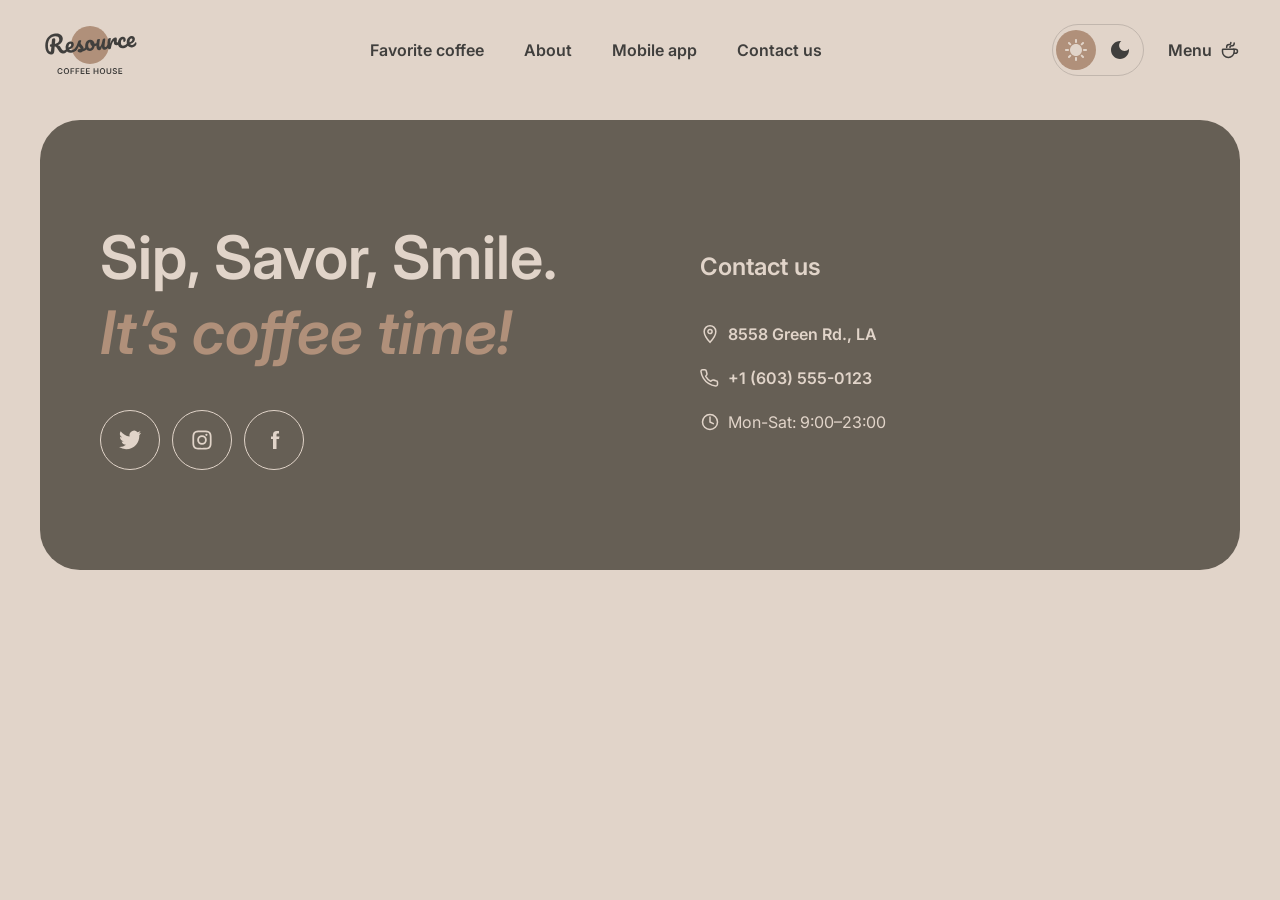
==== commit 4b734bfc: "feat: add coffee, dessert, and tea catalog pages with images" ====
--- a/catalog-coffe.html
+++ b/catalog-coffe.html
@@ -4,13 +4,11 @@
     <meta charset="UTF-8">
     <meta name="viewport" content="width=device-width, initial-scale=1.0">
     <title>Coffee Menu | Resource Coffee</title>
-    <link rel="icon" href="favicon.ico" type="image/x-icon">
     <link rel="preconnect" href="https://fonts.googleapis.com">
     <link rel="preconnect" href="https://fonts.gstatic.com" crossorigin>
     <link href="https://fonts.googleapis.com/css2?family=Inter:ital,wght@0,400;0,600;1,600&display=swap" rel="stylesheet">
     <link rel="stylesheet" href="styles/global.css">
     <link rel="stylesheet" href="styles/common.css">
-    <link rel="stylesheet" href="styles/catalog-page.css">
     <script>
       (() => {
         const savedTheme = localStorage.getItem("theme");
@@ -71,101 +69,26 @@
             </svg>
           </button>
         </div>
-        <nav class="header__catalog-nav" aria-label="Catalog">
-          <a class="link header__menu" href="catalog-coffe.html">
-            Menu
-            <svg class="header__menu-icon" width="20" height="20" aria-hidden="true" viewBox="0 0 20 20" fill="none" xmlns="http://www.w3.org/2000/svg">
-              <path d="M14.167 9.76667V11.6667C14.167 14.8883 11.5553 17.5 8.33366 17.5C5.112 17.5 2.50033 14.8883 2.50033 11.6667V9.76667C2.50033 9.4353 2.76896 9.16667 3.10033 9.16667H13.567C13.8984 9.16667 14.167 9.4353 14.167 9.76667Z" stroke="currentColor" stroke-width="1.5" stroke-linecap="round" stroke-linejoin="round"/>
-              <path d="M10.0003 7.50008C10.0003 6.66675 10.5956 5.83341 11.786 5.83341C13.101 5.83341 14.167 4.76743 14.167 3.45246V2.91675" stroke="currentColor" stroke-width="1.5" stroke-linecap="round" stroke-linejoin="round"/>
-              <path d="M6.66634 7.5V7.08333C6.66634 5.70262 7.78563 4.58333 9.16634 4.58333C10.0868 4.58333 10.833 3.83714 10.833 2.91667V2.5" stroke="currentColor" stroke-width="1.5" stroke-linecap="round" stroke-linejoin="round"/>
-              <path d="M13.333 9.16675H15.4163C16.5669 9.16675 17.4997 10.0995 17.4997 11.2501C17.4997 12.4007 16.5669 13.3334 15.4163 13.3334H14.1663" stroke="currentColor" stroke-width="1.5" stroke-linecap="round" stroke-linejoin="round"/>
-            </svg>
-          </a>
-        </nav>
-        <button
-          class="header__burger"
-          type="button"
-          data-burger
-          aria-expanded="false"
-          aria-controls="mobile-menu"
-          aria-label="Open menu"
-        >
-          <svg class="header__burger-icon header__burger-icon--burger" width="44" height="44" aria-hidden="true" viewBox="0 0 44 44" fill="none" xmlns="http://www.w3.org/2000/svg">
+        <a class="link header__menu" href="catalog-coffe.html">
+          Menu
+          <svg class="header__menu-icon" width="20" height="20" aria-hidden="true" viewBox="0 0 20 20" fill="none" xmlns="http://www.w3.org/2000/svg">
+            <path d="M14.167 9.76667V11.6667C14.167 14.8883 11.5553 17.5 8.33366 17.5C5.112 17.5 2.50033 14.8883 2.50033 11.6667V9.76667C2.50033 9.4353 2.76896 9.16667 3.10033 9.16667H13.567C13.8984 9.16667 14.167 9.4353 14.167 9.76667Z" stroke="currentColor" stroke-width="1.5" stroke-linecap="round" stroke-linejoin="round"/>
+            <path d="M10.0003 7.50008C10.0003 6.66675 10.5956 5.83341 11.786 5.83341C13.101 5.83341 14.167 4.76743 14.167 3.45246V2.91675" stroke="currentColor" stroke-width="1.5" stroke-linecap="round" stroke-linejoin="round"/>
+            <path d="M6.66634 7.5V7.08333C6.66634 5.70262 7.78563 4.58333 9.16634 4.58333C10.0868 4.58333 10.833 3.83714 10.833 2.91667V2.5" stroke="currentColor" stroke-width="1.5" stroke-linecap="round" stroke-linejoin="round"/>
+            <path d="M13.333 9.16675H15.4163C16.5669 9.16675 17.4997 10.0995 17.4997 11.2501C17.4997 12.4007 16.5669 13.3334 15.4163 13.3334H14.1663" stroke="currentColor" stroke-width="1.5" stroke-linecap="round" stroke-linejoin="round"/>
+          </svg>
+        </a>
+        <button class="header__burger" type="button" aria-label="Open menu">
+          <svg class="header__burger-icon" width="44" height="44" aria-hidden="true" viewBox="0 0 44 44" fill="none" xmlns="http://www.w3.org/2000/svg">
             <rect x="0.5" y="0.5" width="43" height="43" rx="21.5" stroke="var(--border-inverse)"/>
             <path d="M14 18H30" stroke="currentColor" stroke-width="1.5" stroke-linecap="round" stroke-linejoin="round"/>
             <path d="M14 26H30" stroke="currentColor" stroke-width="1.5" stroke-linecap="round" stroke-linejoin="round"/>
-          </svg>
-          <svg class="header__burger-icon header__burger-icon--close" width="44" height="44" aria-hidden="true" viewBox="0 0 44 44" fill="none" xmlns="http://www.w3.org/2000/svg">
-            <rect x="0.5" y="0.5" width="43" height="43" rx="21.5" stroke="var(--border-inverse)"/>
-            <path d="M28 16 16 28" stroke="currentColor" stroke-width="1.5" stroke-linecap="round" stroke-linejoin="round"/>
-            <path d="M16 16 28 28" stroke="currentColor" stroke-width="1.5" stroke-linecap="round" stroke-linejoin="round"/>
           </svg>
         </button>
       </div>
     </header>
 
-    <nav class="mobile-menu" id="mobile-menu" data-mobile-menu aria-hidden="true" aria-label="Mobile">
-      <ul class="mobile-menu__list">
-        <li><a class="burger-link" href="index.html#favorite">Favorite coffee</a></li>
-        <li><a class="burger-link" href="index.html#about">About</a></li>
-        <li><a class="burger-link" href="index.html#mobile-app">Mobile app</a></li>
-        <li><a class="burger-link" href="#contacts">Contact us</a></li>
-        <li>
-          <a class="burger-link mobile-menu__catalog" href="catalog-coffe.html">
-            Menu
-            <svg class="mobile-menu__catalog-icon" width="40" height="40" aria-hidden="true" viewBox="0 0 20 20" fill="none" xmlns="http://www.w3.org/2000/svg">
-              <path d="M14.167 9.76667V11.6667C14.167 14.8883 11.5553 17.5 8.33366 17.5C5.112 17.5 2.50033 14.8883 2.50033 11.6667V9.76667C2.50033 9.4353 2.76896 9.16667 3.10033 9.16667H13.567C13.8984 9.16667 14.167 9.4353 14.167 9.76667Z" stroke="currentColor" stroke-width="1.5" stroke-linecap="round" stroke-linejoin="round"/>
-              <path d="M10.0003 7.50008C10.0003 6.66675 10.5956 5.83341 11.786 5.83341C13.101 5.83341 14.167 4.76743 14.167 3.45246V2.91675" stroke="currentColor" stroke-width="1.5" stroke-linecap="round" stroke-linejoin="round"/>
-              <path d="M6.66634 7.5V7.08333C6.66634 5.70262 7.78563 4.58333 9.16634 4.58333C10.0868 4.58333 10.833 3.83714 10.833 2.91667V2.5" stroke="currentColor" stroke-width="1.5" stroke-linecap="round" stroke-linejoin="round"/>
-              <path d="M13.333 9.16675H15.4163C16.5669 9.16675 17.4997 10.0995 17.4997 11.2501C17.4997 12.4007 16.5669 13.3334 15.4163 13.3334H14.1663" stroke="currentColor" stroke-width="1.5" stroke-linecap="round" stroke-linejoin="round"/>
-            </svg>
-          </a>
-        </li>
-      </ul>
-    </nav>
-
-    <main class="main">
-      <section class="catalog" data-catalog data-category="coffee" aria-labelledby="catalog-title">
-        <h1 class="heading-2 catalog__title" id="catalog-title">
-          Behind each of our cups hides an <span class="heading-2--accent">amazing surprise</span>
-        </h1>
-
-        <nav class="catalog__tabs" aria-label="Menu categories">
-          <a class="catalog__tab is-active" href="catalog-coffe.html" aria-current="page">
-            <span class="catalog__tab-icon" aria-hidden="true">
-              <img src="images/categories/cat-coffe.png" alt="" width="16" height="16">
-            </span>
-            <span>Coffee</span>
-          </a>
-          <a class="catalog__tab" href="catalog-tea.html">
-            <span class="catalog__tab-icon" aria-hidden="true">
-              <img src="images/categories/cat-tea.png" alt="" width="16" height="16">
-            </span>
-            <span>Tea</span>
-          </a>
-          <a class="catalog__tab" href="catalog-dessert.html">
-            <span class="catalog__tab-icon" aria-hidden="true">
-              <img src="images/categories/cat-dessert.png" alt="" width="16" height="16">
-            </span>
-            <span>Dessert</span>
-          </a>
-        </nav>
-
-        <ul class="catalog__list" data-catalog-list></ul>
-        <div class="catalog__loader" data-catalog-loader aria-hidden="true" aria-label="Loading">
-          <svg class="catalog__loader-icon" width="24" height="24" viewBox="0 0 24 24" fill="none" xmlns="http://www.w3.org/2000/svg" aria-hidden="true">
-            <path d="M21.8883 13.5C21.1645 18.3113 17.013 22 12 22C6.47715 22 2 17.5228 2 12C2 6.47715 6.47715 2 12 2C16.1006 2 19.6248 4.46819 21.1679 8" stroke="currentColor" stroke-linecap="round" stroke-linejoin="round"/>
-            <path d="M17 8H21.4C21.7314 8 22 7.73137 22 7.4V3" stroke="currentColor" stroke-linecap="round" stroke-linejoin="round"/>
-          </svg>
-        </div>
-        <button class="catalog__more" type="button" data-catalog-more hidden aria-label="Show more products">
-          <svg class="catalog__more-icon" width="24" height="24" viewBox="0 0 24 24" fill="none" xmlns="http://www.w3.org/2000/svg" aria-hidden="true">
-            <path d="M21.8883 13.5C21.1645 18.3113 17.013 22 12 22C6.47715 22 2 17.5228 2 12C2 6.47715 6.47715 2 12 2C16.1006 2 19.6248 4.46819 21.1679 8" stroke="currentColor" stroke-linecap="round" stroke-linejoin="round"/>
-            <path d="M17 8H21.4C21.7314 8 22 7.73137 22 7.4V3" stroke="currentColor" stroke-linecap="round" stroke-linejoin="round"/>
-          </svg>
-        </button>
-      </section>
-    </main>
+    <main class="main"></main>
 
     <footer class="footer">
       <div class="footer__inner">
@@ -234,7 +157,5 @@
       </div>
     </footer>
     <script src="scripts/theme.js"></script>
-    <script src="scripts/menu.js"></script>
-    <script src="scripts/catalog.js"></script>
   </body>
 </html>
--- a/styles/global.css
+++ b/styles/global.css
@@ -4,10 +4,6 @@
   margin: 0;
   padding: 0;
   box-sizing: border-box;
-}
-
-html {
-  scroll-behavior: smooth;
 }
 
 :root {
--- a/styles/common.css
+++ b/styles/common.css
@@ -26,10 +26,6 @@
   margin-inline: 40px;
 }
 
-.header__nav:empty {
-  display: none;
-}
-
 .header__nav-list {
   display: none;
   align-items: center;
@@ -40,19 +36,7 @@
   list-style: none;
 }
 
-@media (max-width: 768px) {
-  .header__nav {
-    display: none;
-  }
-
-  .header {
-    position: relative;
-    z-index: 200;
-    background-color: var(--bg-page);
-  }
-}
-
-@media (min-width: 769px) {
+@media (min-width: 921px) {
   .header__nav-list {
     display: flex;
   }
@@ -137,10 +121,6 @@
   flex-shrink: 0;
 }
 
-.header__catalog-nav {
-  display: contents;
-}
-
 .header__menu {
   display: none;
   align-items: center;
@@ -149,7 +129,7 @@
   color: var(--text-primary);
 }
 
-@media (min-width: 769px) {
+@media (min-width: 921px) {
   .header__menu {
     display: inline-flex;
   }
@@ -161,7 +141,6 @@
 }
 
 .header__burger {
-  position: relative;
   display: inline-flex;
   align-items: center;
   justify-content: center;
@@ -176,105 +155,20 @@
 
 .header__burger-icon {
   display: block;
-  transition:
-    opacity 0.3s ease,
-    transform 0.3s ease;
-}
-
-.header__burger-icon--close {
-  position: absolute;
-  inset: 0;
-  margin: auto;
-  opacity: 0;
-  transform: rotate(-90deg);
-  pointer-events: none;
-}
-
-body.is-menu-open .header__burger-icon--burger {
-  opacity: 0;
-  transform: rotate(90deg);
-}
-
-body.is-menu-open .header__burger-icon--close {
-  opacity: 1;
-  transform: rotate(0deg);
-}
-
-@media (min-width: 769px) {
+}
+
+@media (min-width: 921px) {
   .header__burger {
     display: none;
   }
 }
 
-.mobile-menu {
-  position: fixed;
-  inset: 0;
-  z-index: 150;
-  display: flex;
-  align-items: center;
-  justify-content: center;
-  padding: 100px var(--layout-padding) 40px;
-  background-color: var(--bg-page);
-  transform: translateY(-100%);
-  transition: transform 0.5s ease;
-}
-
-body.is-menu-open .mobile-menu {
-  transform: translateY(0);
-}
-
-.mobile-menu__list {
-  display: flex;
-  flex-direction: column;
-  align-items: center;
-  gap: 60px;
-  list-style: none;
-}
-
-.mobile-menu__list > li:last-child {
-  margin-top: 40px;
-}
-
-.mobile-menu__list a {
-  color: var(--text-primary);
-  text-decoration: none;
-  transition: color 0.3s ease;
-}
-
-.mobile-menu__catalog {
-  display: inline-flex;
-  align-items: center;
-  gap: 8px;
-}
-
-.mobile-menu__catalog-icon {
-  display: block;
-  flex-shrink: 0;
-  width: 40px;
-  height: 40px;
-}
-
-.mobile-menu__catalog-icon path {
-  stroke-width: 1;
-}
-
-body.is-menu-open {
-  overflow: hidden;
-  padding-right: var(--scrollbar-compensation, 0px);
-}
-
-@media (min-width: 769px) {
-  .mobile-menu {
-    display: none;
-  }
-}
-
 .logo {
   display: block;
 }
 
 .footer {
-  padding: 0 var(--layout-padding) 40px;
+  padding: 40px var(--layout-padding);
 }
 
 .footer__inner {
@@ -316,18 +210,15 @@
   height: 60px;
   border: 1px solid var(--text-inverse);
   border-radius: 100px;
-  background-color: transparent;
   color: var(--text-inverse);
   transition:
     background-color 0.3s ease,
-    border-color 0.3s ease,
     color 0.3s ease;
 }
 
 .footer__social-link:hover {
-  border-color: var(--bg-page);
-  background-color: var(--bg-page);
-  color: var(--text-primary);
+  background-color: var(--text-inverse);
+  color: var(--bg-container);
 }
 
 .footer__contacts {
@@ -354,7 +245,7 @@
 a.footer__contact-link.link::after {
   top: auto;
   bottom: -4px;
-  height: 2px;
+  height: 1px;
 }
 
 .footer__contact-icon {
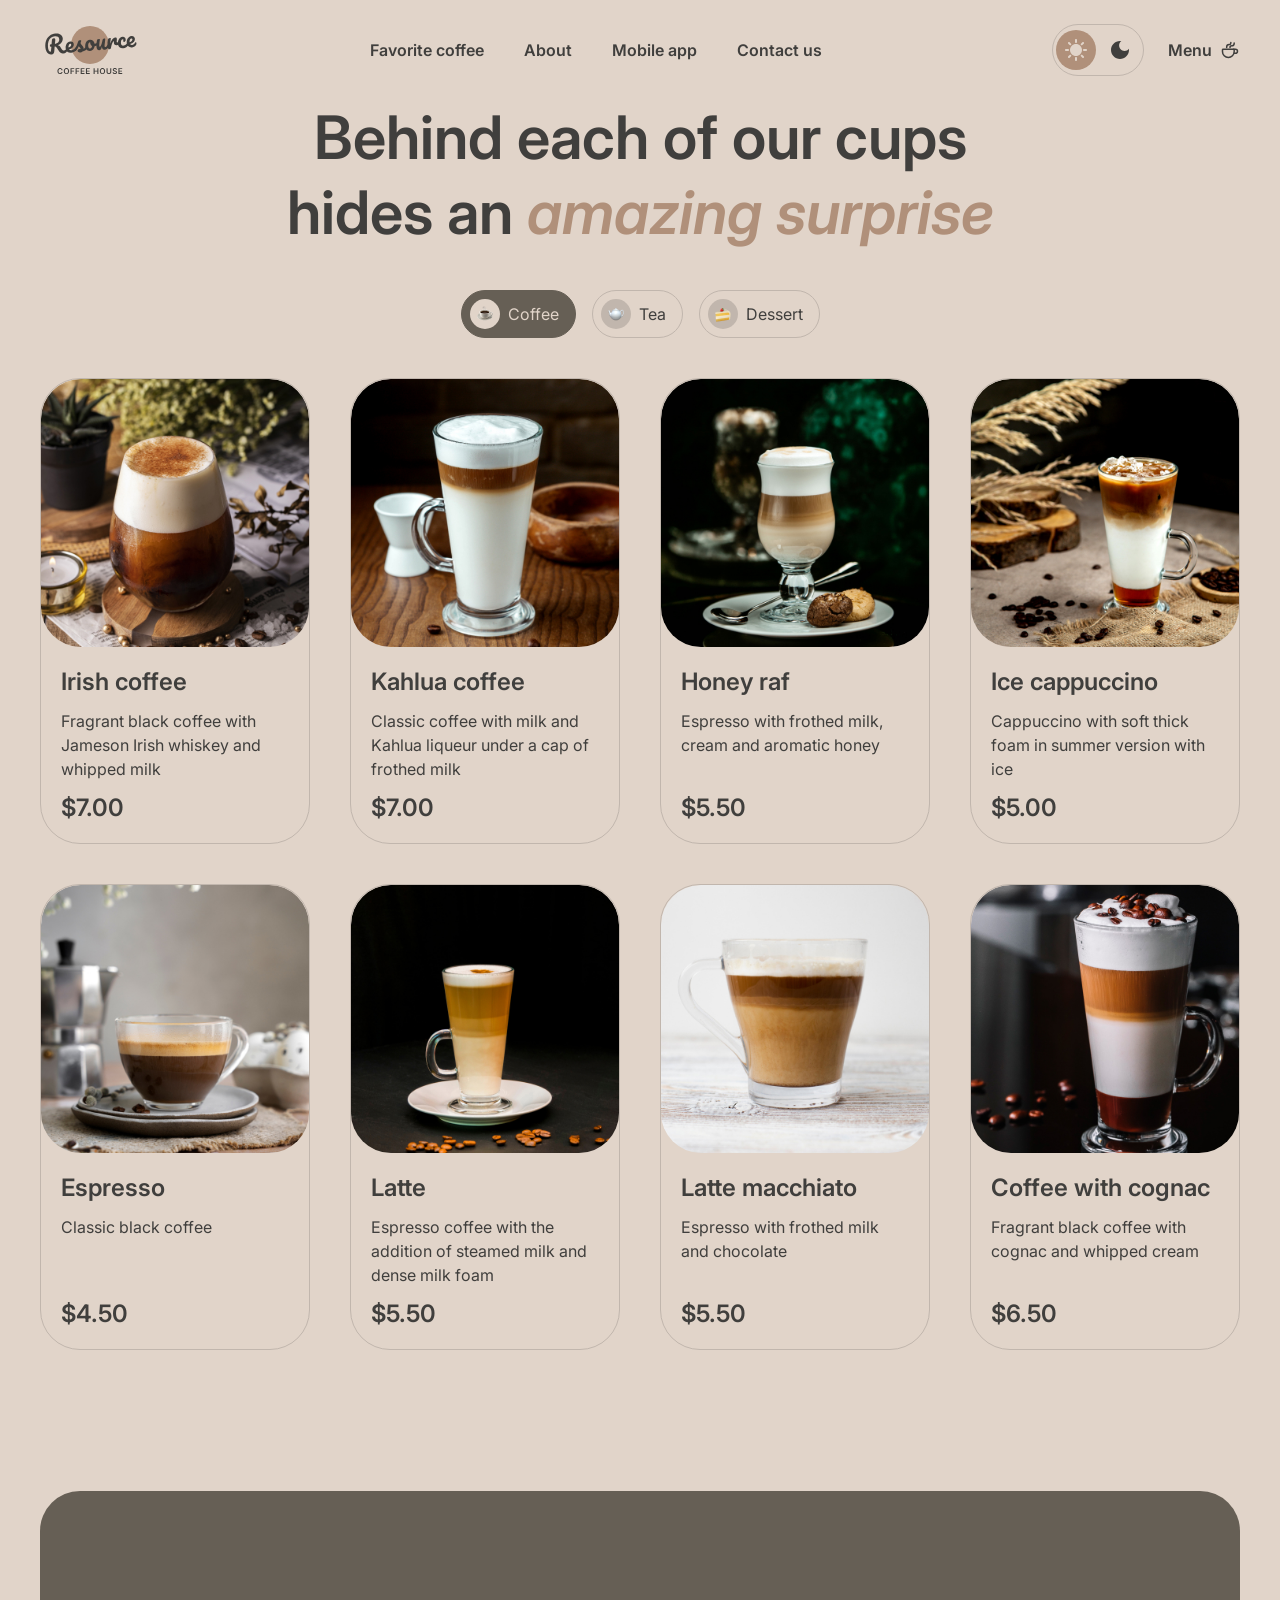
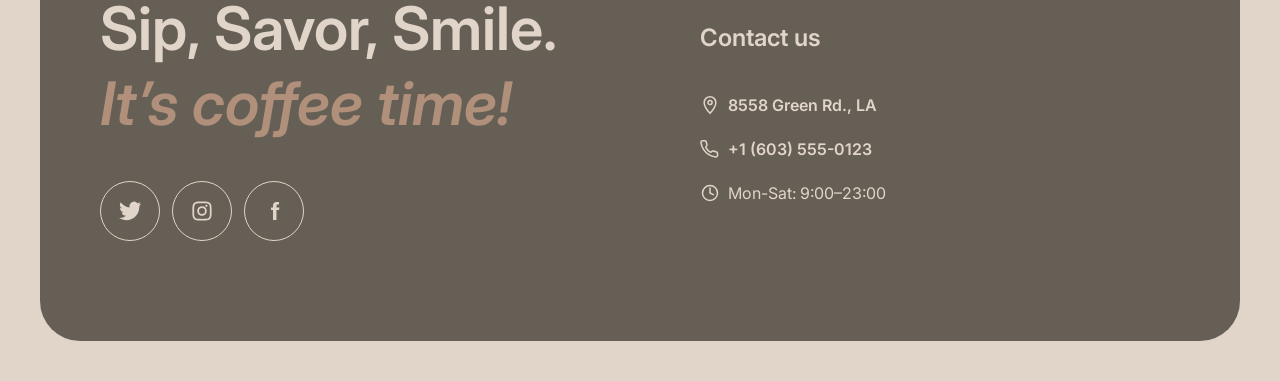
==== commit e627fae8: "feat: implement catalog functionality with dynamic loading and new styles for coffee, tea, and desse" ====
--- a/catalog-coffe.html
+++ b/catalog-coffe.html
@@ -9,6 +9,7 @@
     <link href="https://fonts.googleapis.com/css2?family=Inter:ital,wght@0,400;0,600;1,600&display=swap" rel="stylesheet">
     <link rel="stylesheet" href="styles/global.css">
     <link rel="stylesheet" href="styles/common.css">
+    <link rel="stylesheet" href="styles/catalog-page.css">
     <script>
       (() => {
         const savedTheme = localStorage.getItem("theme");
@@ -88,7 +89,43 @@
       </div>
     </header>
 
-    <main class="main"></main>
+    <main class="main">
+      <section class="catalog" data-catalog data-category="coffee" aria-labelledby="catalog-title">
+        <h1 class="heading-2 catalog__title" id="catalog-title">
+          Behind each of our cups hides an <span class="heading-2--accent">amazing surprise</span>
+        </h1>
+
+        <nav class="catalog__tabs" aria-label="Menu categories">
+          <a class="catalog__tab is-active" href="catalog-coffe.html" aria-current="page">
+            <span class="catalog__tab-icon" aria-hidden="true">
+              <img src="images/categories/cat-coffe.png" alt="" width="16" height="16">
+            </span>
+            <span>Coffee</span>
+          </a>
+          <a class="catalog__tab" href="catalog-tea.html">
+            <span class="catalog__tab-icon" aria-hidden="true">
+              <img src="images/categories/cat-tea.png" alt="" width="16" height="16">
+            </span>
+            <span>Tea</span>
+          </a>
+          <a class="catalog__tab" href="catalog-dessert.html">
+            <span class="catalog__tab-icon" aria-hidden="true">
+              <img src="images/categories/cat-dessert.png" alt="" width="16" height="16">
+            </span>
+            <span>Dessert</span>
+          </a>
+        </nav>
+
+        <ul class="catalog__list" data-catalog-list></ul>
+        <div class="catalog__loader" data-catalog-loader aria-hidden="true" aria-label="Loading">
+          <svg class="catalog__loader-icon" width="24" height="24" viewBox="0 0 24 24" fill="none" xmlns="http://www.w3.org/2000/svg" aria-hidden="true">
+            <path d="M21.8883 13.5C21.1645 18.3113 17.013 22 12 22C6.47715 22 2 17.5228 2 12C2 6.47715 6.47715 2 12 2C16.1006 2 19.6248 4.46819 21.1679 8" stroke="currentColor" stroke-linecap="round" stroke-linejoin="round"/>
+            <path d="M17 8H21.4C21.7314 8 22 7.73137 22 7.4V3" stroke="currentColor" stroke-linecap="round" stroke-linejoin="round"/>
+          </svg>
+        </div>
+        <div class="catalog__sentinel" data-catalog-sentinel aria-hidden="true"></div>
+      </section>
+    </main>
 
     <footer class="footer">
       <div class="footer__inner">
@@ -157,5 +194,6 @@
       </div>
     </footer>
     <script src="scripts/theme.js"></script>
+    <script src="scripts/catalog.js"></script>
   </body>
 </html>
--- a/styles/common.css
+++ b/styles/common.css
@@ -168,7 +168,7 @@
 }
 
 .footer {
-  padding: 40px var(--layout-padding);
+  padding: 0 var(--layout-padding) 40px;
 }
 
 .footer__inner {
@@ -210,15 +210,18 @@
   height: 60px;
   border: 1px solid var(--text-inverse);
   border-radius: 100px;
+  background-color: transparent;
   color: var(--text-inverse);
   transition:
     background-color 0.3s ease,
+    border-color 0.3s ease,
     color 0.3s ease;
 }
 
 .footer__social-link:hover {
-  background-color: var(--text-inverse);
-  color: var(--bg-container);
+  border-color: var(--bg-page);
+  background-color: var(--bg-page);
+  color: var(--text-primary);
 }
 
 .footer__contacts {
@@ -245,7 +248,7 @@
 a.footer__contact-link.link::after {
   top: auto;
   bottom: -4px;
-  height: 1px;
+  height: 2px;
 }
 
 .footer__contact-icon {
--- a/styles/catalog-page.css
+++ b/styles/catalog-page.css
@@ -0,0 +1,186 @@
+.main {
+  padding-inline: var(--layout-padding);
+  padding-top: 20px;
+}
+
+.catalog {
+  display: flex;
+  flex-direction: column;
+  align-items: center;
+  gap: 40px;
+  padding-bottom: 60px;
+}
+
+.catalog__title {
+  max-width: 800px;
+  text-align: center;
+}
+
+.catalog__tabs {
+  display: flex;
+  flex-wrap: wrap;
+  justify-content: center;
+  gap: 16px;
+}
+
+.catalog__tab {
+  display: inline-flex;
+  align-items: center;
+  gap: 8px;
+  padding: 8px 16px 8px 8px;
+  border: 1px solid var(--border-primary);
+  border-radius: 100px;
+  color: var(--text-primary);
+  text-decoration: none;
+  transition:
+    background-color 0.3s ease,
+    color 0.3s ease,
+    border-color 0.3s ease;
+}
+
+.catalog__tab-icon {
+  display: grid;
+  place-items: center;
+  width: 30px;
+  height: 30px;
+  border-radius: 100px;
+  background-color: var(--border-primary);
+  color: var(--text-primary);
+  transition:
+    background-color 0.3s ease,
+    color 0.3s ease;
+}
+
+.catalog__tab-icon img,
+.catalog__tab-icon svg {
+  display: block;
+  width: 16px;
+  height: 16px;
+}
+
+.catalog__tab.is-active {
+  border-color: var(--bg-container);
+  background-color: var(--bg-container);
+  color: var(--text-inverse);
+}
+
+.catalog__tab.is-active .catalog__tab-icon {
+  background-color: var(--bg-page);
+  color: var(--text-primary);
+}
+
+@media (hover: hover) and (pointer: fine) {
+  .catalog__tab:not(.is-active):hover {
+    border-color: var(--bg-container);
+    background-color: var(--bg-container);
+    color: var(--text-inverse);
+  }
+
+  .catalog__tab:not(.is-active):hover .catalog__tab-icon {
+    background-color: var(--bg-page);
+    color: var(--text-primary);
+  }
+}
+
+.catalog__list {
+  display: grid;
+  grid-template-columns: 1fr;
+  gap: 40px;
+  width: 100%;
+  list-style: none;
+}
+
+.catalog-card {
+  display: flex;
+  flex-direction: column;
+  overflow: hidden;
+  border: 1px solid var(--border-primary);
+  border-radius: 40px;
+  background-color: transparent;
+}
+
+.catalog-card__image {
+  display: block;
+  width: 100%;
+  height: auto;
+  aspect-ratio: 1 / 1;
+  object-fit: cover;
+  border-radius: 40px;
+}
+
+.catalog-card__body {
+  display: flex;
+  flex: 1 1 auto;
+  flex-direction: column;
+  gap: 12px;
+  padding: 20px;
+}
+
+.catalog-card__name,
+.catalog-card__price {
+  color: var(--text-primary);
+}
+
+.catalog-card__description {
+  flex: 1 1 auto;
+  color: var(--text-primary);
+}
+
+.catalog__sentinel {
+  width: 100%;
+  height: 1px;
+  pointer-events: none;
+}
+
+.catalog__loader {
+  display: none;
+  align-items: center;
+  justify-content: center;
+  width: 60px;
+  height: 60px;
+  border: 1px solid var(--border-primary);
+  border-radius: 100px;
+  color: var(--text-primary);
+}
+
+.catalog.is-loading .catalog__loader {
+  display: inline-flex;
+}
+
+.catalog.is-loading .catalog__list,
+.catalog.is-loading .catalog__sentinel {
+  display: none;
+}
+
+.catalog__loader-icon {
+  animation: catalog-loader-spin 1s linear infinite;
+}
+
+@keyframes catalog-loader-spin {
+  from {
+    transform: rotate(0deg);
+  }
+
+  to {
+    transform: rotate(360deg);
+  }
+}
+
+@media (min-width: 500px) {
+  .catalog__list {
+    grid-template-columns: repeat(2, minmax(0, 1fr));
+  }
+}
+
+@media (min-width: 768px) {
+  .catalog {
+    gap: 40px;
+    padding-bottom: 100px;
+  }
+}
+
+@media (min-width: 1024px) {
+  .catalog__list {
+    grid-template-columns: repeat(4, minmax(0, 1fr));
+  }
+}
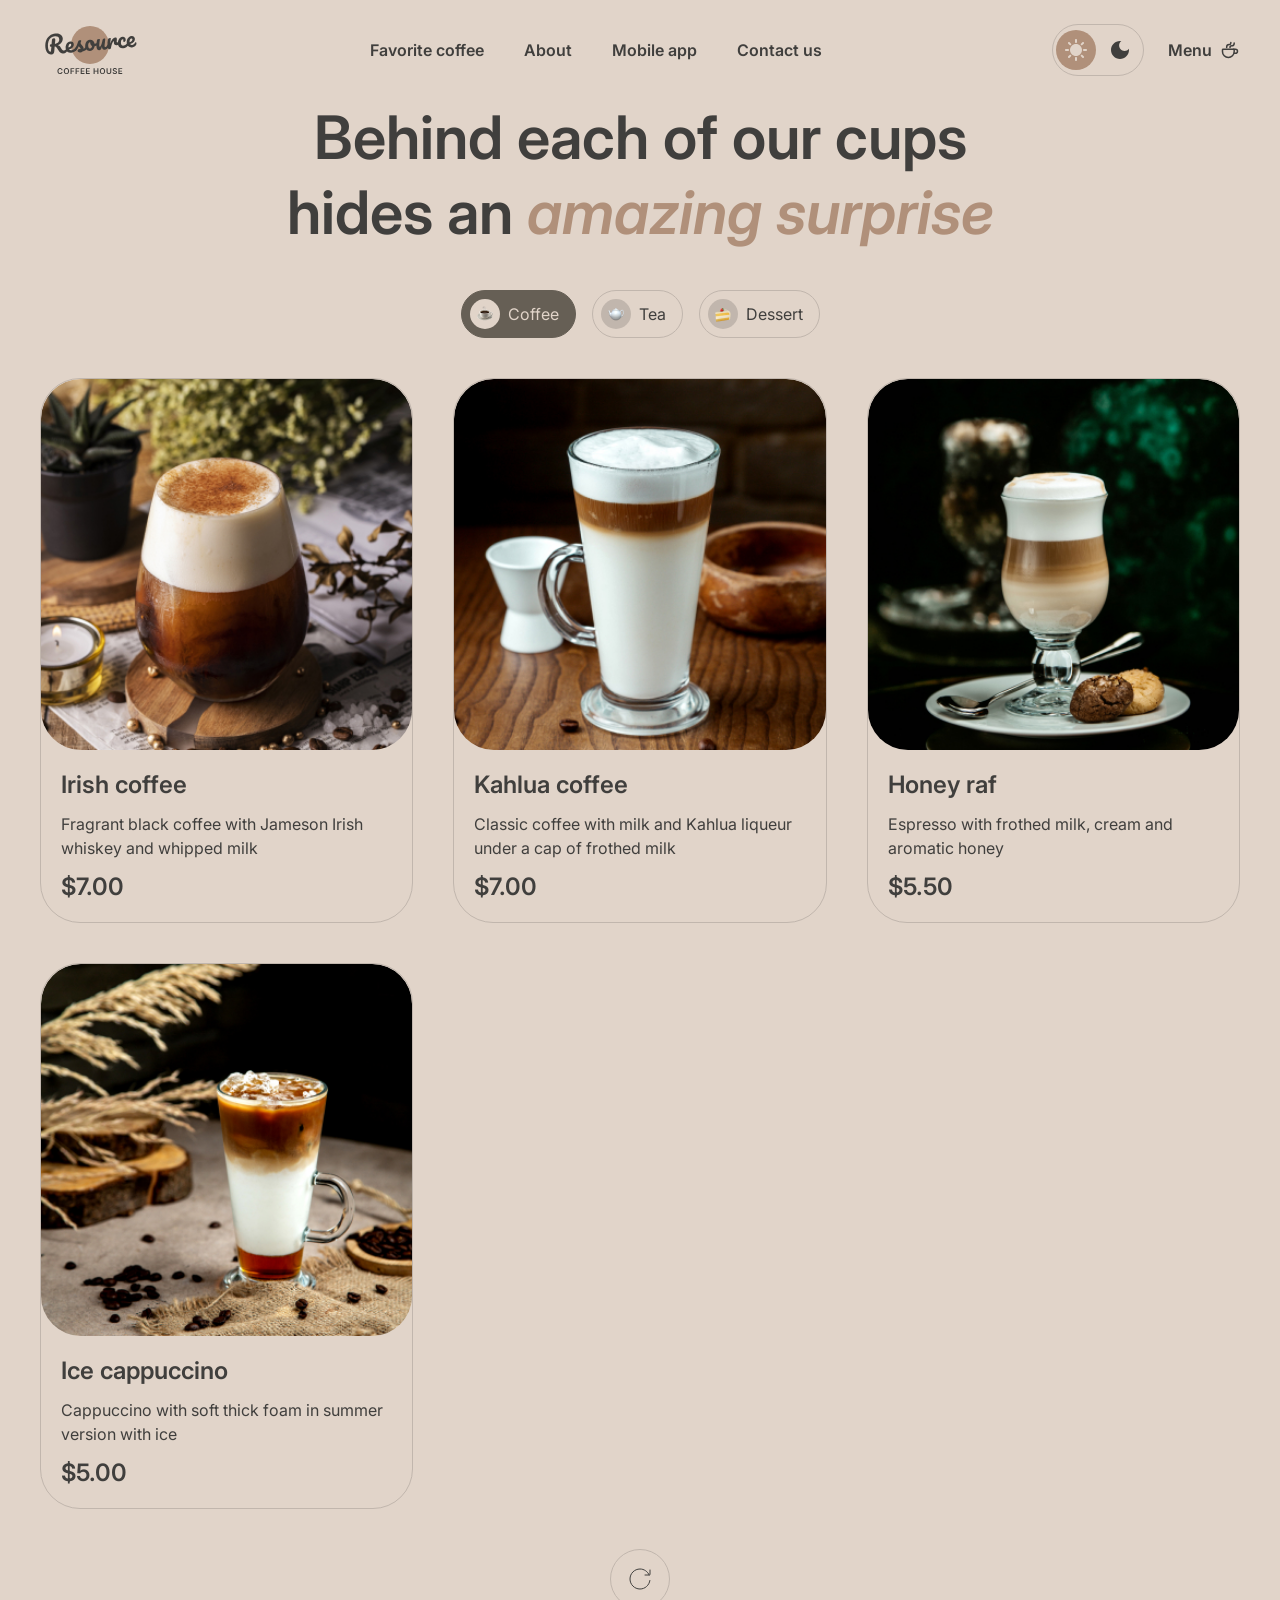
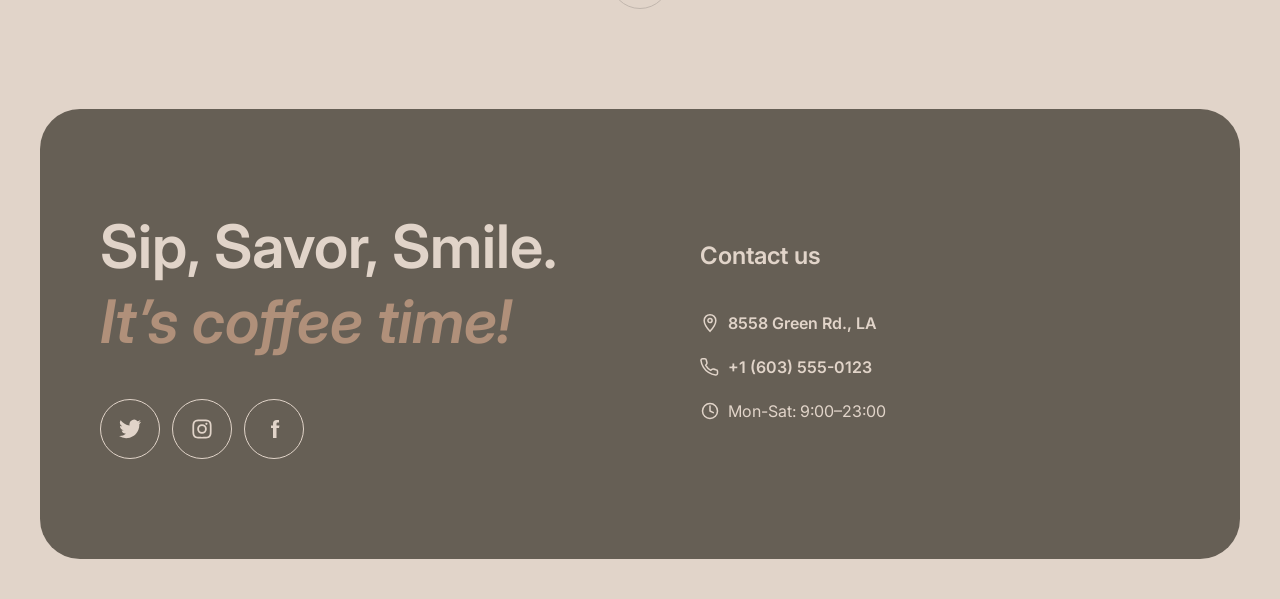
==== commit 6a2ea886: "feat: replace sentinel with "Show more" button for improved product loading experience in catalog pa" ====
--- a/catalog-coffe.html
+++ b/catalog-coffe.html
@@ -70,15 +70,17 @@
             </svg>
           </button>
         </div>
-        <a class="link header__menu" href="catalog-coffe.html">
-          Menu
-          <svg class="header__menu-icon" width="20" height="20" aria-hidden="true" viewBox="0 0 20 20" fill="none" xmlns="http://www.w3.org/2000/svg">
-            <path d="M14.167 9.76667V11.6667C14.167 14.8883 11.5553 17.5 8.33366 17.5C5.112 17.5 2.50033 14.8883 2.50033 11.6667V9.76667C2.50033 9.4353 2.76896 9.16667 3.10033 9.16667H13.567C13.8984 9.16667 14.167 9.4353 14.167 9.76667Z" stroke="currentColor" stroke-width="1.5" stroke-linecap="round" stroke-linejoin="round"/>
-            <path d="M10.0003 7.50008C10.0003 6.66675 10.5956 5.83341 11.786 5.83341C13.101 5.83341 14.167 4.76743 14.167 3.45246V2.91675" stroke="currentColor" stroke-width="1.5" stroke-linecap="round" stroke-linejoin="round"/>
-            <path d="M6.66634 7.5V7.08333C6.66634 5.70262 7.78563 4.58333 9.16634 4.58333C10.0868 4.58333 10.833 3.83714 10.833 2.91667V2.5" stroke="currentColor" stroke-width="1.5" stroke-linecap="round" stroke-linejoin="round"/>
-            <path d="M13.333 9.16675H15.4163C16.5669 9.16675 17.4997 10.0995 17.4997 11.2501C17.4997 12.4007 16.5669 13.3334 15.4163 13.3334H14.1663" stroke="currentColor" stroke-width="1.5" stroke-linecap="round" stroke-linejoin="round"/>
-          </svg>
-        </a>
+        <nav class="header__catalog-nav" aria-label="Catalog">
+          <a class="link header__menu" href="catalog-coffe.html">
+            Menu
+            <svg class="header__menu-icon" width="20" height="20" aria-hidden="true" viewBox="0 0 20 20" fill="none" xmlns="http://www.w3.org/2000/svg">
+              <path d="M14.167 9.76667V11.6667C14.167 14.8883 11.5553 17.5 8.33366 17.5C5.112 17.5 2.50033 14.8883 2.50033 11.6667V9.76667C2.50033 9.4353 2.76896 9.16667 3.10033 9.16667H13.567C13.8984 9.16667 14.167 9.4353 14.167 9.76667Z" stroke="currentColor" stroke-width="1.5" stroke-linecap="round" stroke-linejoin="round"/>
+              <path d="M10.0003 7.50008C10.0003 6.66675 10.5956 5.83341 11.786 5.83341C13.101 5.83341 14.167 4.76743 14.167 3.45246V2.91675" stroke="currentColor" stroke-width="1.5" stroke-linecap="round" stroke-linejoin="round"/>
+              <path d="M6.66634 7.5V7.08333C6.66634 5.70262 7.78563 4.58333 9.16634 4.58333C10.0868 4.58333 10.833 3.83714 10.833 2.91667V2.5" stroke="currentColor" stroke-width="1.5" stroke-linecap="round" stroke-linejoin="round"/>
+              <path d="M13.333 9.16675H15.4163C16.5669 9.16675 17.4997 10.0995 17.4997 11.2501C17.4997 12.4007 16.5669 13.3334 15.4163 13.3334H14.1663" stroke="currentColor" stroke-width="1.5" stroke-linecap="round" stroke-linejoin="round"/>
+            </svg>
+          </a>
+        </nav>
         <button class="header__burger" type="button" aria-label="Open menu">
           <svg class="header__burger-icon" width="44" height="44" aria-hidden="true" viewBox="0 0 44 44" fill="none" xmlns="http://www.w3.org/2000/svg">
             <rect x="0.5" y="0.5" width="43" height="43" rx="21.5" stroke="var(--border-inverse)"/>
@@ -123,7 +125,12 @@
             <path d="M17 8H21.4C21.7314 8 22 7.73137 22 7.4V3" stroke="currentColor" stroke-linecap="round" stroke-linejoin="round"/>
           </svg>
         </div>
-        <div class="catalog__sentinel" data-catalog-sentinel aria-hidden="true"></div>
+        <button class="catalog__more" type="button" data-catalog-more hidden aria-label="Show more products">
+          <svg class="catalog__more-icon" width="24" height="24" viewBox="0 0 24 24" fill="none" xmlns="http://www.w3.org/2000/svg" aria-hidden="true">
+            <path d="M21.8883 13.5C21.1645 18.3113 17.013 22 12 22C6.47715 22 2 17.5228 2 12C2 6.47715 6.47715 2 12 2C16.1006 2 19.6248 4.46819 21.1679 8" stroke="currentColor" stroke-linecap="round" stroke-linejoin="round"/>
+            <path d="M17 8H21.4C21.7314 8 22 7.73137 22 7.4V3" stroke="currentColor" stroke-linecap="round" stroke-linejoin="round"/>
+          </svg>
+        </button>
       </section>
     </main>
 
--- a/styles/common.css
+++ b/styles/common.css
@@ -26,6 +26,10 @@
   margin-inline: 40px;
 }
 
+.header__nav:empty {
+  display: none;
+}
+
 .header__nav-list {
   display: none;
   align-items: center;
@@ -34,6 +38,12 @@
   min-width: 0;
   max-width: 100%;
   list-style: none;
+}
+
+@media (max-width: 920px) {
+  .header__nav {
+    display: none;
+  }
 }
 
 @media (min-width: 921px) {
--- a/styles/catalog-page.css
+++ b/styles/catalog-page.css
@@ -97,6 +97,7 @@
   border: 1px solid var(--border-primary);
   border-radius: 40px;
   background-color: transparent;
+  cursor: pointer;
 }
 
 .catalog-card__image {
@@ -126,21 +127,36 @@
   color: var(--text-primary);
 }
 
-.catalog__sentinel {
-  width: 100%;
-  height: 1px;
-  pointer-events: none;
+.catalog__loader,
+.catalog__more {
+  display: inline-flex;
+  align-items: center;
+  justify-content: center;
+  flex-shrink: 0;
+  width: 60px;
+  height: 60px;
+  padding: 0;
+  border: 1px solid var(--border-primary);
+  border-radius: 100px;
+  background-color: transparent;
+  color: var(--text-primary);
+  box-sizing: border-box;
 }
 
 .catalog__loader {
   display: none;
-  align-items: center;
-  justify-content: center;
-  width: 60px;
-  height: 60px;
-  border: 1px solid var(--border-primary);
-  border-radius: 100px;
-  color: var(--text-primary);
+}
+
+.catalog__more {
+  cursor: pointer;
+  transition:
+    background-color 0.3s ease,
+    color 0.3s ease,
+    border-color 0.3s ease;
+}
+
+.catalog__more[hidden] {
+  display: none;
 }
 
 .catalog.is-loading .catalog__loader {
@@ -148,8 +164,15 @@
 }
 
 .catalog.is-loading .catalog__list,
-.catalog.is-loading .catalog__sentinel {
+.catalog.is-loading .catalog__more {
   display: none;
+}
+
+.catalog__loader-icon,
+.catalog__more-icon {
+  display: block;
+  width: 24px;
+  height: 24px;
 }
 
 .catalog__loader-icon {
@@ -163,6 +186,25 @@
 
   to {
     transform: rotate(360deg);
+  }
+}
+
+@media (hover: hover) and (pointer: fine) {
+  .catalog__more:hover {
+    border-color: var(--bg-container);
+    background-color: var(--bg-container);
+    color: var(--text-inverse);
+  }
+
+  .catalog-card {
+    transition:
+      border-color 0.3s ease,
+      background-color 0.3s ease;
+  }
+
+  .catalog-card:hover {
+    border-color: var(--bg-container);
+    background-color: var(--bg-page);
   }
 }
 
@@ -181,6 +223,235 @@
 
 @media (min-width: 1024px) {
   .catalog__list {
+    grid-template-columns: repeat(3, minmax(0, 1fr));
+  }
+}
+
+@media (min-width: 1440px) {
+  .catalog__list {
     grid-template-columns: repeat(4, minmax(0, 1fr));
   }
 }
+
+/* Product modal */
+body.is-modal-open {
+  overflow: hidden;
+  padding-right: var(--scrollbar-compensation, 0px);
+}
+
+.product-modal {
+  position: fixed;
+  inset: 0;
+  z-index: 1000;
+  display: flex;
+  align-items: center;
+  justify-content: center;
+  padding-block: 40px;
+  background-color: var(--bg-overlay);
+  opacity: 0;
+  visibility: hidden;
+  pointer-events: none;
+  transition:
+    opacity 0.3s ease,
+    visibility 0.3s ease;
+}
+
+.product-modal.is-open {
+  opacity: 1;
+  visibility: visible;
+  pointer-events: auto;
+}
+
+.product-modal__dialog {
+  display: flex;
+  flex-direction: column;
+  gap: 16px;
+  width: 100%;
+  max-width: 800px;
+  max-height: calc(100vh - 80px);
+  margin-inline: 20px;
+  padding: 16px;
+  overflow: auto;
+  border-radius: 40px;
+  background-color: var(--bg-page);
+  color: var(--text-primary);
+  box-sizing: border-box;
+}
+
+.product-modal__panel {
+  display: flex;
+  flex-direction: column;
+  gap: 20px;
+  min-width: 0;
+}
+
+.product-modal__image {
+  display: none;
+}
+
+.product-modal__intro {
+  display: flex;
+  flex-direction: column;
+  gap: 12px;
+  min-width: 0;
+}
+
+.product-modal__title,
+.product-modal__description,
+.product-modal__label,
+.product-modal__total {
+  color: var(--text-primary);
+}
+
+.product-modal__body {
+  display: flex;
+  flex-direction: column;
+  gap: 20px;
+}
+
+.product-modal__group {
+  display: flex;
+  flex-direction: column;
+  gap: 12px;
+}
+
+.product-modal__options {
+  display: flex;
+  flex-wrap: wrap;
+  gap: 8px;
+}
+
+.product-modal__option {
+  display: inline-flex;
+  align-items: center;
+  gap: 8px;
+  padding: 8px 16px 8px 8px;
+  border: 1px solid var(--border-primary);
+  border-radius: 100px;
+  background-color: transparent;
+  color: var(--text-primary);
+  font: inherit;
+  cursor: pointer;
+  transition:
+    background-color 0.3s ease,
+    color 0.3s ease,
+    border-color 0.3s ease;
+}
+
+.product-modal__option-mark {
+  display: grid;
+  place-items: center;
+  width: 30px;
+  height: 30px;
+  border-radius: 100px;
+  background-color: var(--border-primary);
+  color: var(--text-primary);
+  font-size: var(--font-size-medium);
+  font-weight: var(--font-weight-semibold);
+  line-height: var(--line-height-medium);
+  transition:
+    background-color 0.3s ease,
+    color 0.3s ease;
+}
+
+.product-modal__option.is-active {
+  border-color: var(--bg-container);
+  background-color: var(--bg-container);
+  color: var(--text-inverse);
+}
+
+.product-modal__option.is-active .product-modal__option-mark {
+  background-color: var(--bg-page);
+  color: var(--text-primary);
+}
+
+@media (hover: hover) and (pointer: fine) {
+  .product-modal__option:not(.is-active):hover {
+    border-color: var(--bg-container);
+    background-color: var(--bg-container);
+    color: var(--text-inverse);
+  }
+
+  .product-modal__option:not(.is-active):hover .product-modal__option-mark {
+    background-color: var(--bg-page);
+    color: var(--text-primary);
+  }
+}
+
+.product-modal__total {
+  display: flex;
+  align-items: center;
+  justify-content: space-between;
+  gap: 16px;
+}
+
+.product-modal__note {
+  display: flex;
+  gap: 8px;
+  padding-top: 12px;
+  border-top: 1px solid var(--border-primary);
+  color: var(--text-primary);
+}
+
+.product-modal__note-icon {
+  flex-shrink: 0;
+  width: 16px;
+  height: 16px;
+  margin-top: 1px;
+  color: var(--border-primary);
+}
+
+.product-modal__note-text {
+  font-size: var(--font-size-caption);
+  font-weight: var(--font-weight-semibold);
+  line-height: var(--line-height-caption);
+}
+
+.product-modal__close {
+  display: inline-flex;
+  align-items: center;
+  justify-content: center;
+  width: 100%;
+  min-height: 64px;
+  padding: 20px 78px;
+  border: 1px solid var(--border-inverse);
+  border-radius: 100px;
+  background-color: transparent;
+  color: var(--text-primary);
+  font: inherit;
+  font-weight: var(--font-weight-semibold);
+  cursor: pointer;
+  transition:
+    background-color 0.3s ease,
+    color 0.3s ease,
+    border-color 0.3s ease;
+}
+
+@media (hover: hover) and (pointer: fine) {
+  .product-modal__close:hover {
+    border-color: var(--bg-container);
+    background-color: var(--bg-container);
+    color: var(--text-inverse);
+  }
+}
+
+@media (min-width: 768px) {
+  .product-modal__dialog {
+    flex-direction: row;
+    align-items: flex-start;
+    margin-inline: 40px;
+  }
+
+  .product-modal__panel {
+    flex: 1 1 auto;
+  }
+
+  .product-modal__image {
+    display: block;
+    flex-shrink: 0;
+    width: 310px;
+    height: 310px;
+    object-fit: cover;
+    border-radius: 40px;
+  }
+}
